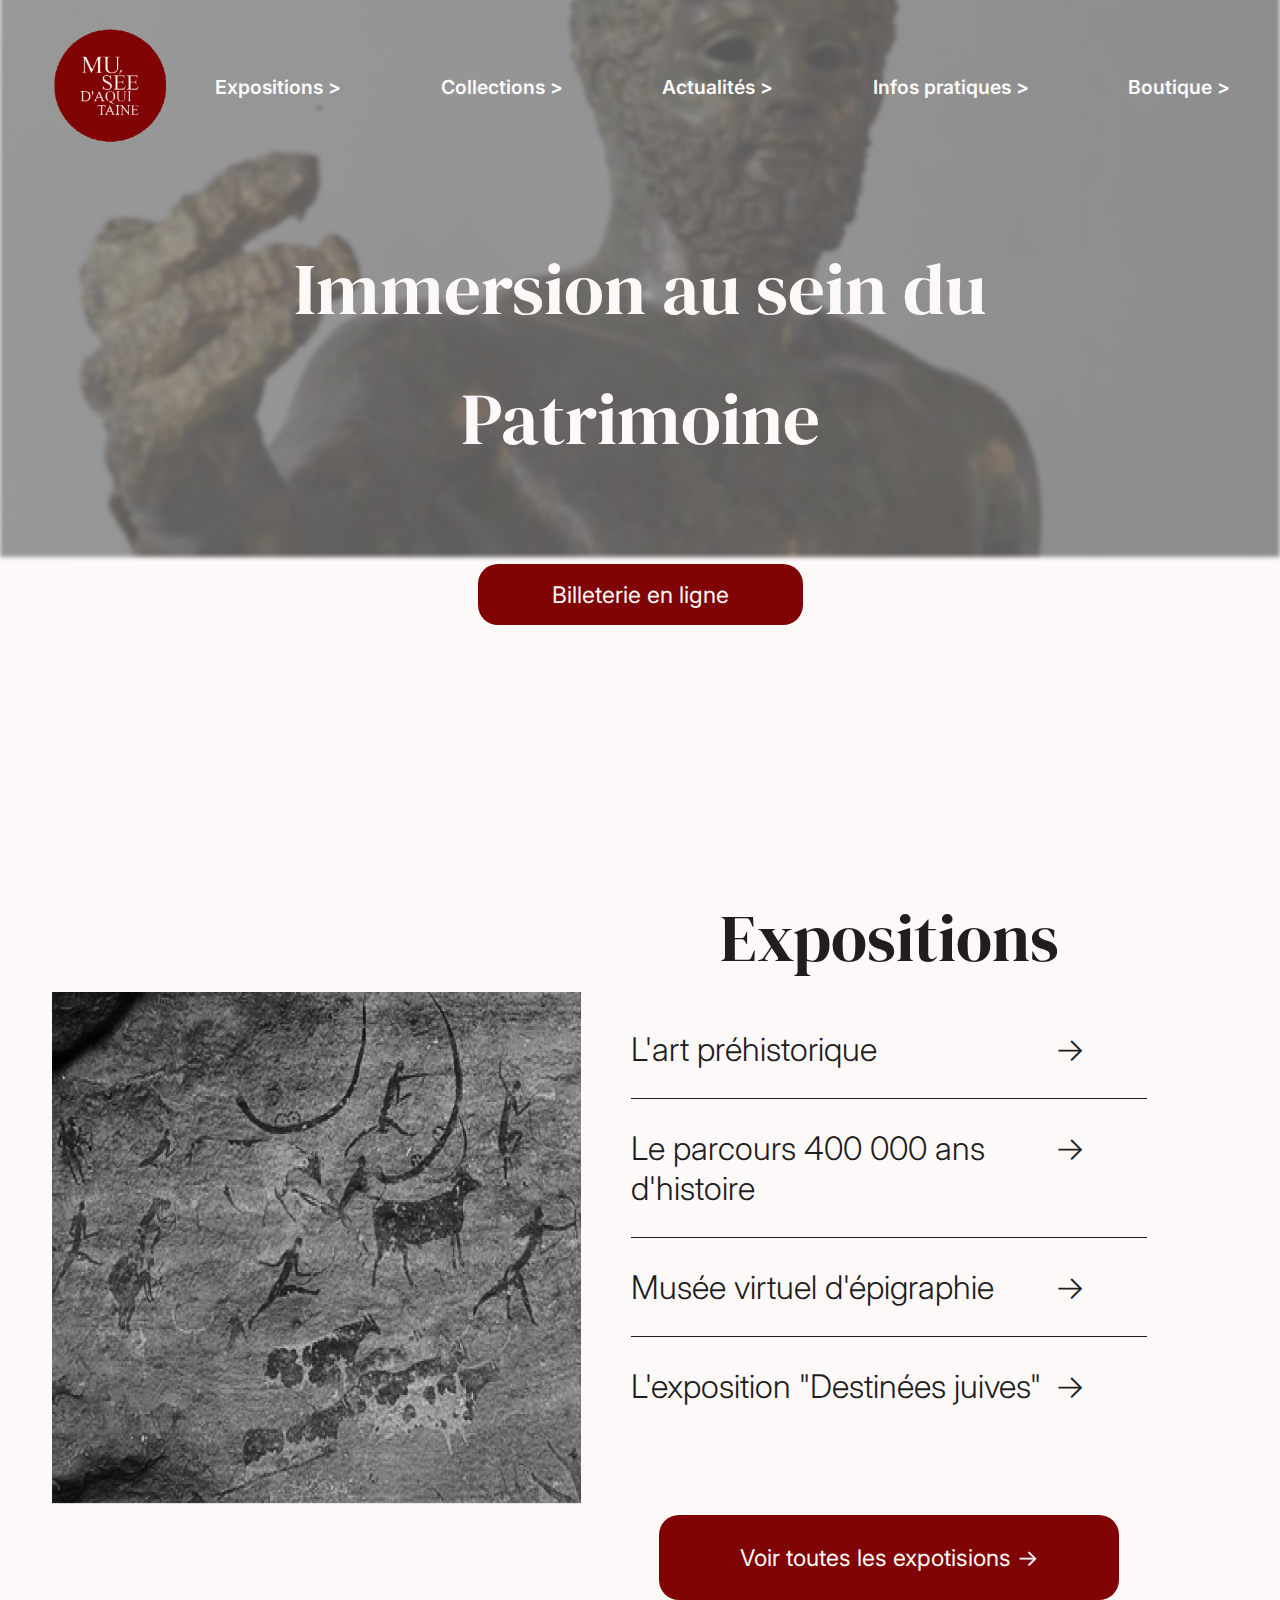
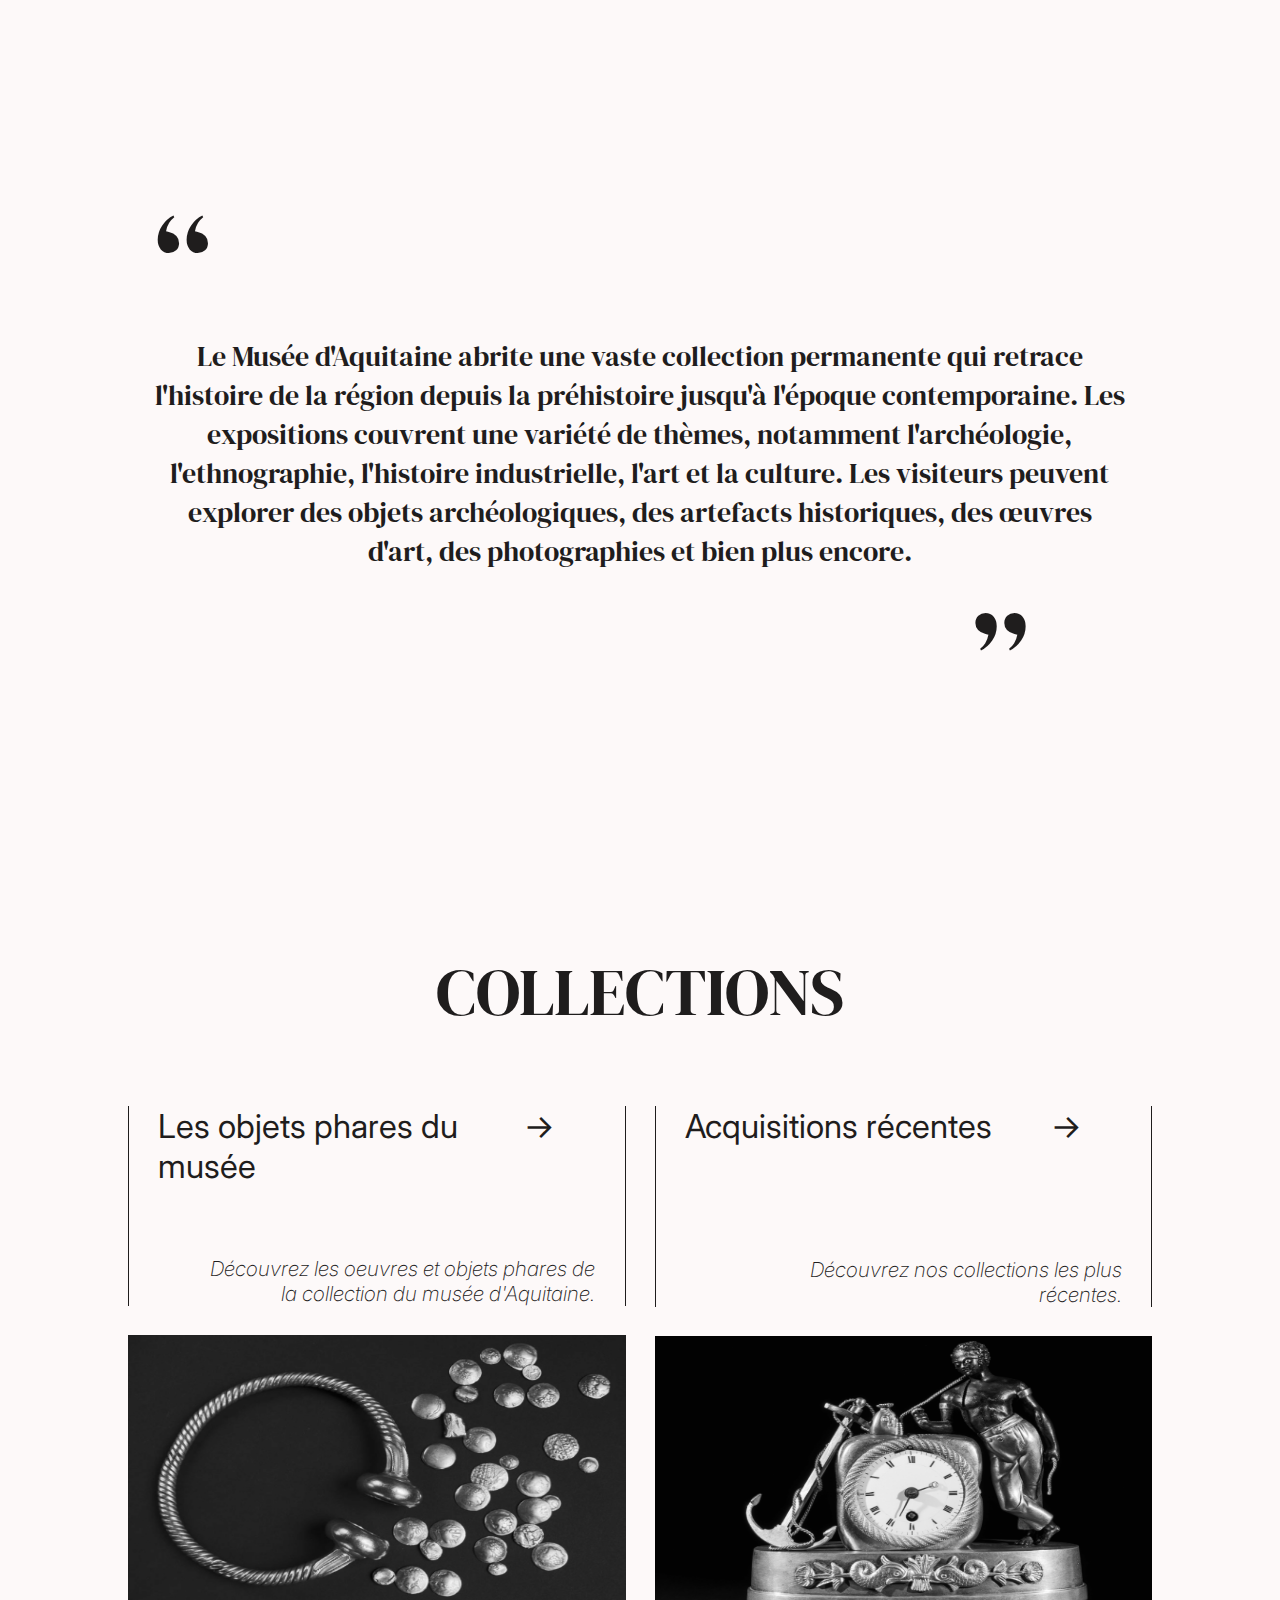
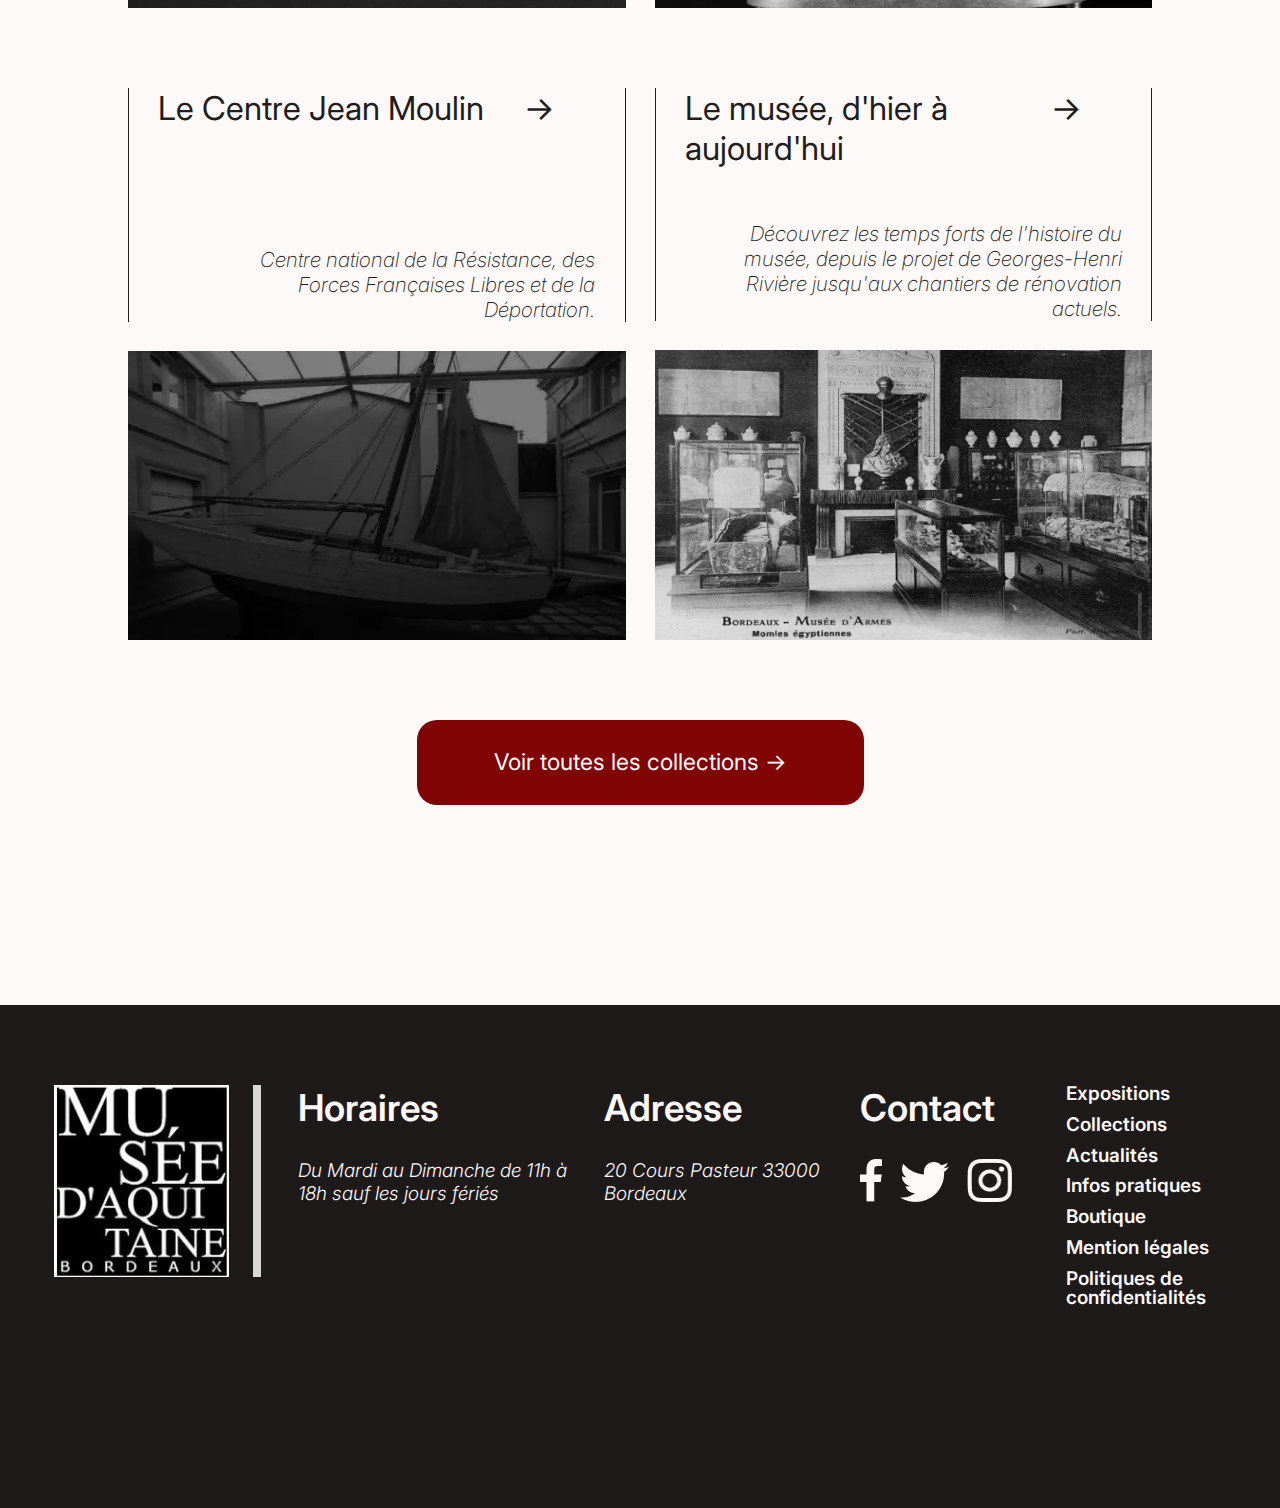
==== index.html @ a50fd8fb "IMG EXPO HIDDDEN 700PX BUG" ====
<!DOCTYPE html>
<html lang="fr">
  <head>
    <meta charset="UTF-8" />
    <meta name="viewport" content="width=device-width, initial-scale=1.0" />
    <title>Musée d'Aquitaine</title>
    <meta
      name="description"
      content="Le Musée d'Aquitaine abrite une vaste collection permanente qui retrace l'histoire de la région depuis la préhistoire jusqu'à l'époque contemporaine. Les expositions couvrent une variété de thèmes, notamment l'archéologie, l'ethnographie, l'histoire industrielle, l'art et la culture. Les visiteurs peuvent explorer des objets archéologiques, des artefacts historiques, des œuvres d'art, des photographies et bien plus encore."
    />
    <link rel="shortcut icon" href="./médias/logo-musee-aquitaine-bdx-1.webp" />
    <link rel="stylesheet" href="./reset.css" />
    <link rel="stylesheet" href="./index.css" />
    <link rel="stylesheet" href="./media-queries.css" />
  </head>
  <body>
    <header id="header">
      <a href="#" class="logo-header">
        <img
          src="./médias/logo-musee-aquitaine-bdx-1.webp"
          width="112"
          height="113"
          alt="logo musée d'Aquitaine"
        />
      </a>
      <nav class="navbar">
        <ul>
          <li class="link">
            <a
              href="https://www.musee-aquitaine-bordeaux.fr/fr/article/bienvenue-dans-la-boutique"
              class="link-nav"
              >Expositions <span>></span></a
            >
          </li>
          <li class="link">
            <a
              href="https://www.musee-aquitaine-bordeaux.fr/fr/histoire-du-musee-aquitaine"
              class="link-nav"
              >Collections <span>></span></a
            >
          </li>
          <li class="link">
            <a href="#" class="link-nav">Actualités <span>></span></a>
          </li>
          <li class="link">
            <a href="#" class="link-nav">Infos pratiques <span>></span></a>
          </li>
          <li class="link">
            <a
              href="https://www.musee-aquitaine-bordeaux.fr/fr/histoire-du-musee-aquitaine"
              class="link-nav"
              >Boutique <span>></span>
            </a>
          </li>
        </ul>
      </nav>
    </header>
    <main>
      <section class="hero" id="hero">
        <div class="container">
          <h1>Immersion au sein du Patrimoine</h1>
        </div>
        <a href="#">
          <button>Billeterie en ligne</button>
        </a>
      </section>

      <section class="exposition container">
        <img
          src="./médias/index/peinture rupestre préhistorique.webp"
          alt="peinture rupestre préhistorique" class="img-expo"
        />
        <div class="list-expo">
          <h2>Expositions</h2>
          <ul>
            <li>
              <a href="./art-prehistorique.html">
                <p>
                  L'art préhistorique
                  <span class="arrow_expo">→</span>
                </p>
              </a>
            </li>
            <li>
              <a href="#">
                <p>
                  Le parcours 400 000 ans d'histoire
                  <span class="arrow_expo">→</span>
                </p>
              </a>
            </li>
            <li>
              <a href="#">
                <p>
                  Musée virtuel d'épigraphie
                  <span class="arrow_expo">→</span>
                </p>
              </a>
            </li>
            <li class="no-border">
              <a href="#">
                <p>
                  L'exposition "Destinées juives"
                  <span class="arrow_expo">→</span>
                </p>
              </a>
            </li>
          </ul>
          <div class="button-expo">
            <a href="#" class="link-expo">
              <button>Voir toutes les expotisions <span>→</span></button>
            </a>
          </div>
        </div>
      </section>

      <section class="quote">
        <span class="left">“</span>
        <p>
          Le Musée d'Aquitaine abrite une vaste collection permanente qui
          retrace l'histoire de la région depuis la préhistoire jusqu'à l'époque
          contemporaine. Les expositions couvrent une variété de thèmes,
          notamment l'archéologie, l'ethnographie, l'histoire industrielle,
          l'art et la culture. Les visiteurs peuvent explorer des objets
          archéologiques, des artefacts historiques, des œuvres d'art, des
          photographies et bien plus encore.
        </p>
        <span class="right">”</span>
      </section>

      <section class="collection container">
        <h2>COLLECTIONS</h2>
        <div class="collections1">
          <article>
            <a href="#">
              <div class="info-collection">
                <p class="head-collection">
                  Les objets phares du musée<span>→</span>
                </p>
                <p class="meta">
                  Découvrez les oeuvres et objets phares de la collection du
                  musée d'Aquitaine.
                </p>
              </div>
              <div class="img-collection">
                <img
                  src="./médias/index/trésor Gaulois de tayac.webp"
                  alt="le trésor Gaulois de tayac"
                />
              </div>
            </a>
          </article>
          <article>
            <a href="#">
              <div class="info-collection">
                <p class="head-collection">
                  Acquisitions récentes<span>→</span>
                </p>
                <p class="meta">Découvrez nos collections les plus récentes.</p>
              </div>
              <div class="img-collection">
                <img
                  src="./médias/index/pendule au matelot.webp"
                  alt="le pendule au matelot"
                />
              </div>
            </a>
          </article>
        </div>
        <div class="collections2">
          <article>
            <a href="#">
              <div class="info-collection">
                <p class="head-collection">
                  Le Centre Jean Moulin<span>→</span>
                </p>
                <p class="meta">
                  Centre national de la Résistance, des Forces Françaises Libres
                  et de la Déportation.
                </p>
              </div>
              <div class="img-collection">
                <img
                  src="./médias/index/le bateau s_ils te mordent.webp"
                  alt="le bateau 's'ils te mordent' "
                />
              </div>
            </a>
          </article>
          <article>
            <a href="#">
              <div class="info-collection">
                <p class="head-collection">
                  Le musée, d'hier à aujourd'hui<span>→</span>
                </p>
                <p class="meta">
                  Découvrez les temps forts de l'histoire du musée, depuis le
                  projet de Georges-Henri Rivière jusqu'aux chantiers de
                  rénovation actuels.
                </p>
              </div>
              <div class="img-collection">
                <img
                  src="./médias/index/Le musée d_armes et d_objets anciens.webp"
                  alt="le musée d'armes et d'objets anciens"
                />
              </div>
            </a>
          </article>
        </div>
        <a href="#" class="button-collec">
          <button>Voir toutes les collections <span>→</span></button>
        </a>
      </section>
    </main>

    <footer>
      <div class="logo-footer">
        <a href="./index.html">
          <img
            src="./médias/logo musée d_aquitaine footer.webp"
            alt="musée logo d'Aquitaine 2"
          />
        </a>
      </div>
      <article class="planning">
        <h3>Horaires</h3>
        <p>Du Mardi au Dimanche de 11h à 18h sauf les jours fériés</p>
      </article>
      <article class="adress">
        <h3>Adresse</h3>
        <p>20 Cours Pasteur 33000 Bordeaux</p>
      </article>
      <article class="contact">
        <h3>Contact</h3>
        <div>
          <a href="https://www.facebook.com/musee.aquitaine/" class="logofb"
            ><img src="./médias/facebook.png" alt="logo facebook"
          /></a>
          <a href="https://twitter.com/MuseeAquitaine" class="logotwitter"
            ><img src="./médias/Twitter.png" alt="logo twitter"
          /></a>
          <a href="https://www.instagram.com/musee_aquitaine/" class="logoinsta"
            ><img src="./médias/insta.png" alt="logo instagram"
          /></a>
        </div>
      </article>
      <nav>
        <a
          href="https://www.musee-aquitaine-bordeaux.fr/fr/article/bienvenue-dans-la-boutique"
          >Expositions</a
        >
        <a
          href="https://www.musee-aquitaine-bordeaux.fr/fr/histoire-du-musee-aquitaine"
          >Collections</a
        >
        <a href="#">Actualités</a>
        <a href="#">Infos pratiques</a>
        <a
          href="https://www.musee-aquitaine-bordeaux.fr/fr/histoire-du-musee-aquitaine"
          >Boutique</a
        >
        <a href="#">Mention légales</a>
        <a href="#">Politiques de confidentialités</a>
      </nav>
    </footer>
    <script src="./assets/js/script.js"></script>
  </body>
</html>
---- index.css ----
@import url("https://fonts.googleapis.com/css2?family=DM+Serif+Display&family=Inter:wght@200;300;400;600&display=swap");

/* blanc texte et fond : #FDF9F9 , fond noir : #1F1D1D, fond footer : #1F1A1A , rouge bdx : #800404*/

html {
  scroll-behavior: smooth;
}

body {
  background-color: #fdf9f9;
  color: #1f1d1d;
  overflow-x: hidden;
  font-family: "Inter", "Dm Serif Display";
  user-select: none;
}

button {
  color: #fdf9f9;
  font-family: "Inter", sans-serif;
  font-size: calc(14px + 0.7vw);
  border-radius: 20px;
  background: #800404;
  cursor: pointer;
  border: none;
}

button:hover {
  scale: 1.02;
  background: #980a0a;
  color: #ffffff;
  transition: 0.2s ease-in-out;
}

.container {
  max-width: 1800px;
  width: 100%;
  margin: 0 auto;
}

li {
  list-style: none;
}

a {
  text-decoration: none;
}

/* ************************ HEADER ************************************/

header {
  position: relative;
  margin-left: 4.2%;
  margin-top: 29px;
  display: flex;
  justify-content: space-between;
  align-items: center;
  z-index: 1;
}

.navbar {
  width: 100%;
}
.navbar ul {
  display: flex;
  justify-content: space-around;
}

.link-nav {
  color: #fdf9f9;
  font-size: calc(12px + 0.58vw);
  font-weight: 600;
  line-height: normal;
}

.link span {
  display: inline-block;
}

.link-nav:hover span {
  transform: rotate(90deg);
  transition: 0.3s ease-out;
}

/* ************************************* HERO ************************************************ */

.hero {
  overflow: hidden;
  margin-bottom: 200px;
}

.hero::before {
  content: "";
  position: absolute;
  display: block;
  top: -10px;
  left: 0;
  width: 100%;
  height: var(--beforeHeight);
  z-index: -1;
  background: linear-gradient(
      0deg,
      rgba(0, 0, 0, 0.2) 0%,
      rgba(0, 0, 0, 0.2) 100%
    ),
    url("./médias/index/photo-statue-image-header-accueil.webp"), lightgray 50%;
  filter: blur(2px);
  background-repeat: no-repeat;
  background-size: cover;
  background-position: center;
}

h1 {
  margin: 0 auto;
  text-align: center;
  max-width: 80%;
  font-family: "DM Serif Display", serif;
  color: #fdf9f9;
  padding-top: 80px;
  padding-bottom: 80px;
  font-size: calc(35px + 3vw);
  line-height: 130px;
}

.hero a {
  display: block;
  margin: 0 auto;
  width: 325px;
  height: 61px;
  margin-bottom: 80px;
}

.hero button {
  width: 100%;
  height: 100%;
}

/* ******************************EXPO*********************** */
.exposition {
  display: flex;
  justify-content: space-between;
  align-items: center;
  margin-bottom: 200px;
  margin-left: 4.1%;
  width: 86%;
}

.img-expo {
  width: 48%;
}

.list-expo {
  width: 48%;
  display: flex;
  align-items: center;
  flex-direction: column;
}

.exposition h2 {
  margin-bottom: 29px;
  color: #1f1d1d;
  font-family: "DM Serif Display", sans-serif;
  font-size: calc(35px + 2.45vw);
}

.list-expo li {
  width: 100%;
  padding: 29px 0;
  border-bottom: 1px solid #1f1a1a;
}

.list-expo .no-border {
  border: none;
}

.list-expo li:hover {
  transition: 0.3s ease-in-out;
  background-color: #1f1a1a;
  margin-left: -20px;
  padding-left: 20px;
  padding-top: 31px;
  margin-top: -2px;
}

.exposition a {
  color: #1f1d1d;
  font-family: "Inter", sans-serif;
  font-size: calc(14px + 1.45vw);
  font-weight: 300;
  line-height: normal;
}

.exposition li:hover a {
  color: #fdf9f9;
}

.list-expo p {
  width: 88%;
  display: flex;
  justify-content: space-between;
}

.button-expo {
  width: 460px;
  height: 85px;
  margin-top: 80px;
}

.exposition button {
  width: 100%;
  height: 100%;
}

/* *******************************************QUOTE************************************* */

.quote {
  width: 76%;
  margin: 0 auto;
  margin-bottom: 200px;
  font-family: "DM Serif Display", serif;
}
.left {
  color: #1f1d1d;
  font-size: calc(18px + 9.3vw);
}

.quote p {
  text-align: center;
  color: #1f1d1d;
  font-size: calc(12px + 1.28vw);
  line-height: normal;
}

.right {
  color: #1f1d1d;
  font-size: calc(18px + 9.3vw);
  line-height: normal;
  margin-left: 84%;
}

/* *******************************************COLLECTIONS************************************* */
.collection {
  display: flex;
  flex-direction: column;
  color: #1f1d1d;
}

.collection h2 {
  text-align: center;
  font-family: "DM Serif Display", serif;
  font-size: calc(35px + 2.45vw);
  margin-bottom: 80px;
}

.collections1,
.collections2 {
  display: flex;
  margin: 0 auto 80px;
  width: 80%;
  column-gap: 29px;
}

.collection article {
  width: 50%;
}

.collection article a {
  color: #1f1d1d;
  width: 100%;
  height: 100%;
  display: flex;
  flex-direction: column;
  justify-content: space-between;
  row-gap: 29px;
}

.info-collection {
  border-right: 1px solid #1f1d1d;
  border-left: 1px solid #1f1d1d;
  height: 50%;
  display: flex;
  flex-direction: column;
  justify-content: space-between;
}

.head-collection {
  display: flex;
  justify-content: space-between;
  margin-left: 29px;
  width: 80%;
  color: #1f1d1d;
  font-size: calc(16px + 1.32vw);
  font-style: normal;
  font-weight: 400;
  line-height: normal;
}

.meta {
  width: 80%;
  padding-left: calc(20% - 29px);
  text-align: right;
  font-size: calc(11px + 0.75vw);
  font-style: italic;
  font-weight: 200;
  line-height: normal;
}

.img-collection {
  position: relative;
  overflow: hidden;
}

.img-collection:hover {
  position: relative;
  overflow: hidden;
}

.img-collection::after {
  opacity: 0;
  content: "Découvrir";
  position: absolute;
  top: 50%;
  left: 50%;
  scale: 1.1;
  color: #fdf9f9;
  font-family: "DM Serif Display";
  font-size: 30px;
  font-style: italic;
  font-weight: 400;
  transform: translate(-50%, -50%);
}

.img-collection:hover::after {
  opacity: 1;
  transition: all 0.6s ease-in-out;
}

.collection img {
  width: 100%;
  height: 100%;
  scale: 1.05;
}

.img-collection:hover img {
  filter: blur(6px);
  transition: all 0.6s ease-in-out;
  scale: 1.2;
}

.button-collec {
  display: block;
  margin: 0 auto;
  width: 447px;
  height: 85px;
  margin-bottom: 200px;
}

.button-collec button {
  border-radius: 20px;
  width: 100%;
  height: 100%;
}

/* *******************************************FOOTER************************************* */

footer {
  padding: 80px 4.2% 200px;
  display: flex;
  background-color: #1f1a1a;
  color: #fdf9f9;
  font-family: "Inter", sans-serif;
  justify-content: space-between;
  column-gap: 29px;
}

.logo-footer {
  border-right: 8px solid #d9d9d9;
  padding-right: 2.1%;
  height: 192px;
  width: 175px;
}

.logo-footer img {
  width: 175px;
  height: 192px;
}

footer article {
  max-width: 270px;
}
.adress {
  max-width: 220px;
}

footer h3 {
  font-size: calc(14px + 1.8vw);
  font-style: normal;
  font-weight: 600;
  line-height: normal;
}

footer p {
  margin-top: 29px;
  font-size: calc(10px + 0.7vw);
  font-style: italic;
  font-weight: 300;
  line-height: normal;
}

.contact {
  min-width: 170px;
}

.contact a {
  margin-right: 14px;
  margin-top: 29px;
}

.logofb {
  width: 22px;
  height: 42.35px;
  display: inline-block;
}

.logotwitter {
  width: 49px;
  height: 40px;
  display: inline-block;
}

.logoinsta {
  width: 45.2px;
  height: 43px;
  display: inline-block;
}

.contact img {
  width: 100%;
  height: 100%;
}

footer a {
  color: #fdf9f9;
}

footer nav {
  display: flex;
  flex-direction: column;
  row-gap: 12px;
  font-size: calc(10px + 0.7vw);
  font-weight: 600;
  max-width: 160px;
}
---- media-queries.css ----
/* *************************************MEDIA QUERIES********************************************* */

@media screen and (min-width: 1700px) {
  button {
    font-size: 32px;
  }
  h1 {
    font-size: 98px;
  }
  .exposition h2 {
    font-size: 78px;
  }
  .exposition a {
    font-size: 38px;
  }
  .collection h2 {
    font-size: 78px;
  }
  .head-collection {
    font-size: 38px;
  }
  .meta {
    font-size: 24px;
  }
  footer h3 {
    font-size: 44.5px;
  }
  footer p {
    font-size: 22px;
  }
  footer nav {
    font-size: 22px;
  }
}

@media screen and (max-width: 1200px) {
  footer article {
    max-width: 220px;
  }
}

@media screen and (max-width: 995px) {
  .button-expo {
    height: 65px;
    width: 400px;
  }
  footer {
    column-gap: unset;
    padding: 80px 2.1% 80px;
    display: grid;
    grid-template-columns: 30% 1fr 1fr;
    grid-template-rows: 1fr 1fr;
    grid-template-areas:
      "lo ho ad"
      "vi co na";
  }

  .logo-footer {
    grid-area: lo;
    transform: translateY(50%);
    height: 156px;
    width: 142px;
    padding-right: 14px;
    border-right: 4px solid #d9d9d9;
  }

  .logo-footer img {
    width: 142px;
    height: 156px;
  }
  footer article {
    max-width: 180px;
  }
  .planning {
    transform: translateY(25%);
    grid-area: ho;
  }
  .adress {
    transform: translateY(25%);
    grid-area: ad;
  }
  .contact {
    grid-area: co;
  }

  footer nav {
    grid-area: na;
  }
  .contact a {
    scale: 0.8;
  }
}

@media screen and (max-width: 860px) {
  header {
    flex-direction: column-reverse;
    height: 243px;
    align-items: start;
    margin: 29px auto 0;
    width: 96%;
  }
  .navbar ul {
    text-decoration: underline #fdf9f9;
    flex-wrap: wrap;
    column-gap: 16px;
    row-gap: 16px;
  }
  .navbar span {
    display: none;
  }
  h1 {
    line-height: normal;
    padding-top: 29px;
  }
  .button-expo {
    width: 380px;
  }
}
@media screen and (max-width: 700px) {
  .exposition {
    width: 100%;
    margin: 0 auto 80px;
  }

  .exposition h2 {
    padding-bottom: 80px;
    margin-bottom: 0;
  }

  .img-expo {
    display: none;
    }

  .list-expo {
    width: 100%;
  }

  .list-expo ul {
    width: 100%;
  }

  .exposition p {
    margin-left: 5%;
  }

  .button-expo {
    background-color: #1f1a1a;
    width: 100vw;
    text-align: center;
    padding: 40px 0;
    margin: 0;
  }

  .exposition button {
    width: 80%;
  }

  .collections1,
  .collections2 {
    width: 100%;
    flex-direction: column;
    row-gap: 80px;
  }

  .collection article {
    width: 100%;
    height: 552px;
  }

  .collection article a {
    align-items: center;
    row-gap: 29px;
  }

  .info-collection {
    font-weight: 400;
    border: unset;
    height: 28%;
    flex-direction: column;
    width: 100vw;
  }

  .head-collection {
    width: 96%;
    font-family: "Dm Serif Display";
    margin-left: -29px;
    justify-content: space-evenly;
  }

  .meta {
    font-size: 18px;
  }

  .collection img {
    width: 100vw;
    scale: unset;
  }

  .button-collec {
    width: 55vw;
    height: 72px;
  }
}

@media screen and (max-width: 600px) {
  .hero {
    margin-bottom: 120px;
  }
  .hero a {
    width: 220px;
    height: 48px;
  }

  .button-expo {
    height: 54px;
  }

  .collection article {
    height: 440px;
  }

  .info-collection {
    height: 38%;
  }

  .button-collec {
    width: 72vw;
    height: 56px;
  }

  footer {
    padding: 29px 2.1%;
    grid-template-columns: 28% 0.9fr 0.9fr;
  }

  .logo-footer {
    width: 82px;
    height: 90px;
    border-right: 2px solid #d9d9d9;
    transform: translateY(120%);
  }

  .logo-footer img {
    width: 82px;
    height: 90px;
  }

  footer article {
    max-height: 160px;
    max-width: 160px;
  }

  footer p {
    margin-top: 14px;
  }
  .contact {
    min-width: 155px;
  }
  .contact a {
    scale: 0.6;
    margin-right: 8px;
    margin-top: 14px;
  }
}

@media screen and (max-width: 425px) {
  .head-collection {
    margin-left: 8px;
  }
  .logo-footer {
    width: 68px;
    height: 75px;
    transform: translateY(140%);
  }

  .logo-footer img {
    width: 68px;
    height: 75px;
  }

  footer article,
  footer nav {
    max-width: 122px;
    margin-left: 14px;
  }

  .contact {
    min-width: unset;
  }
}
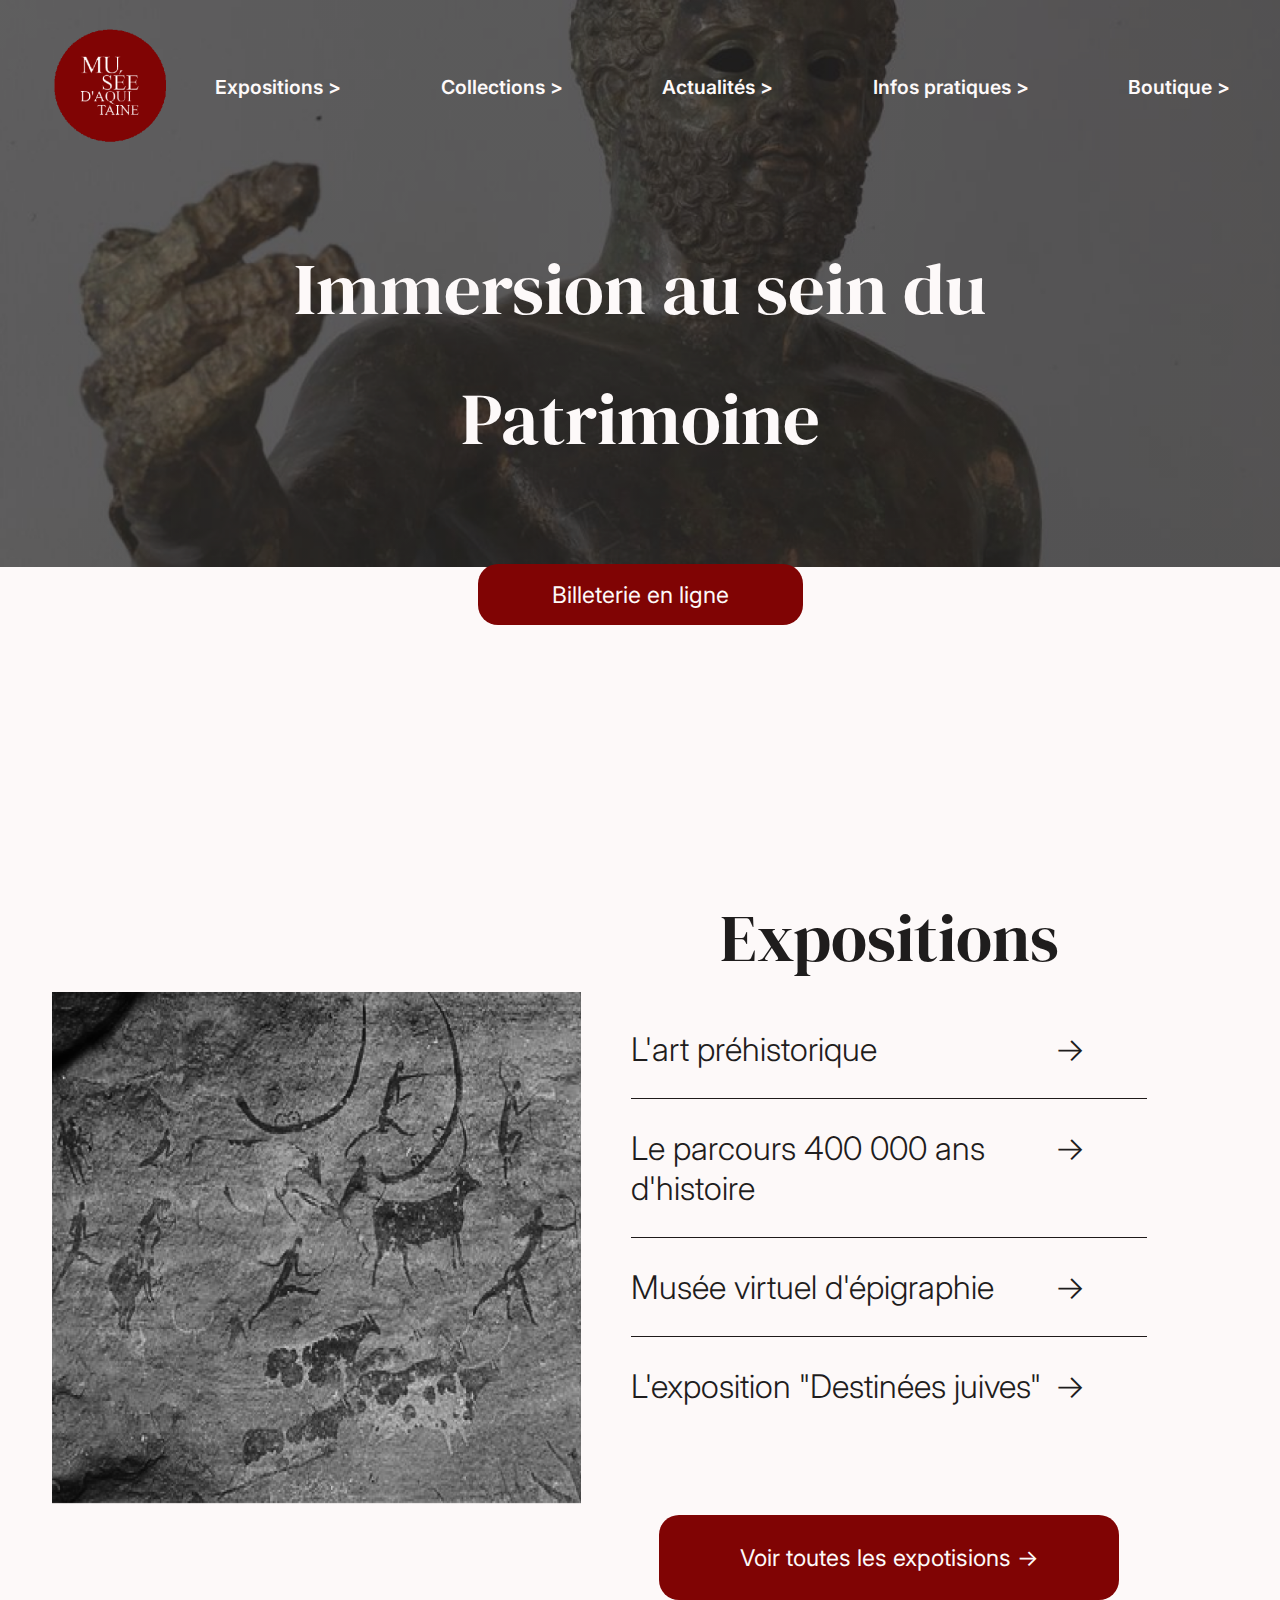
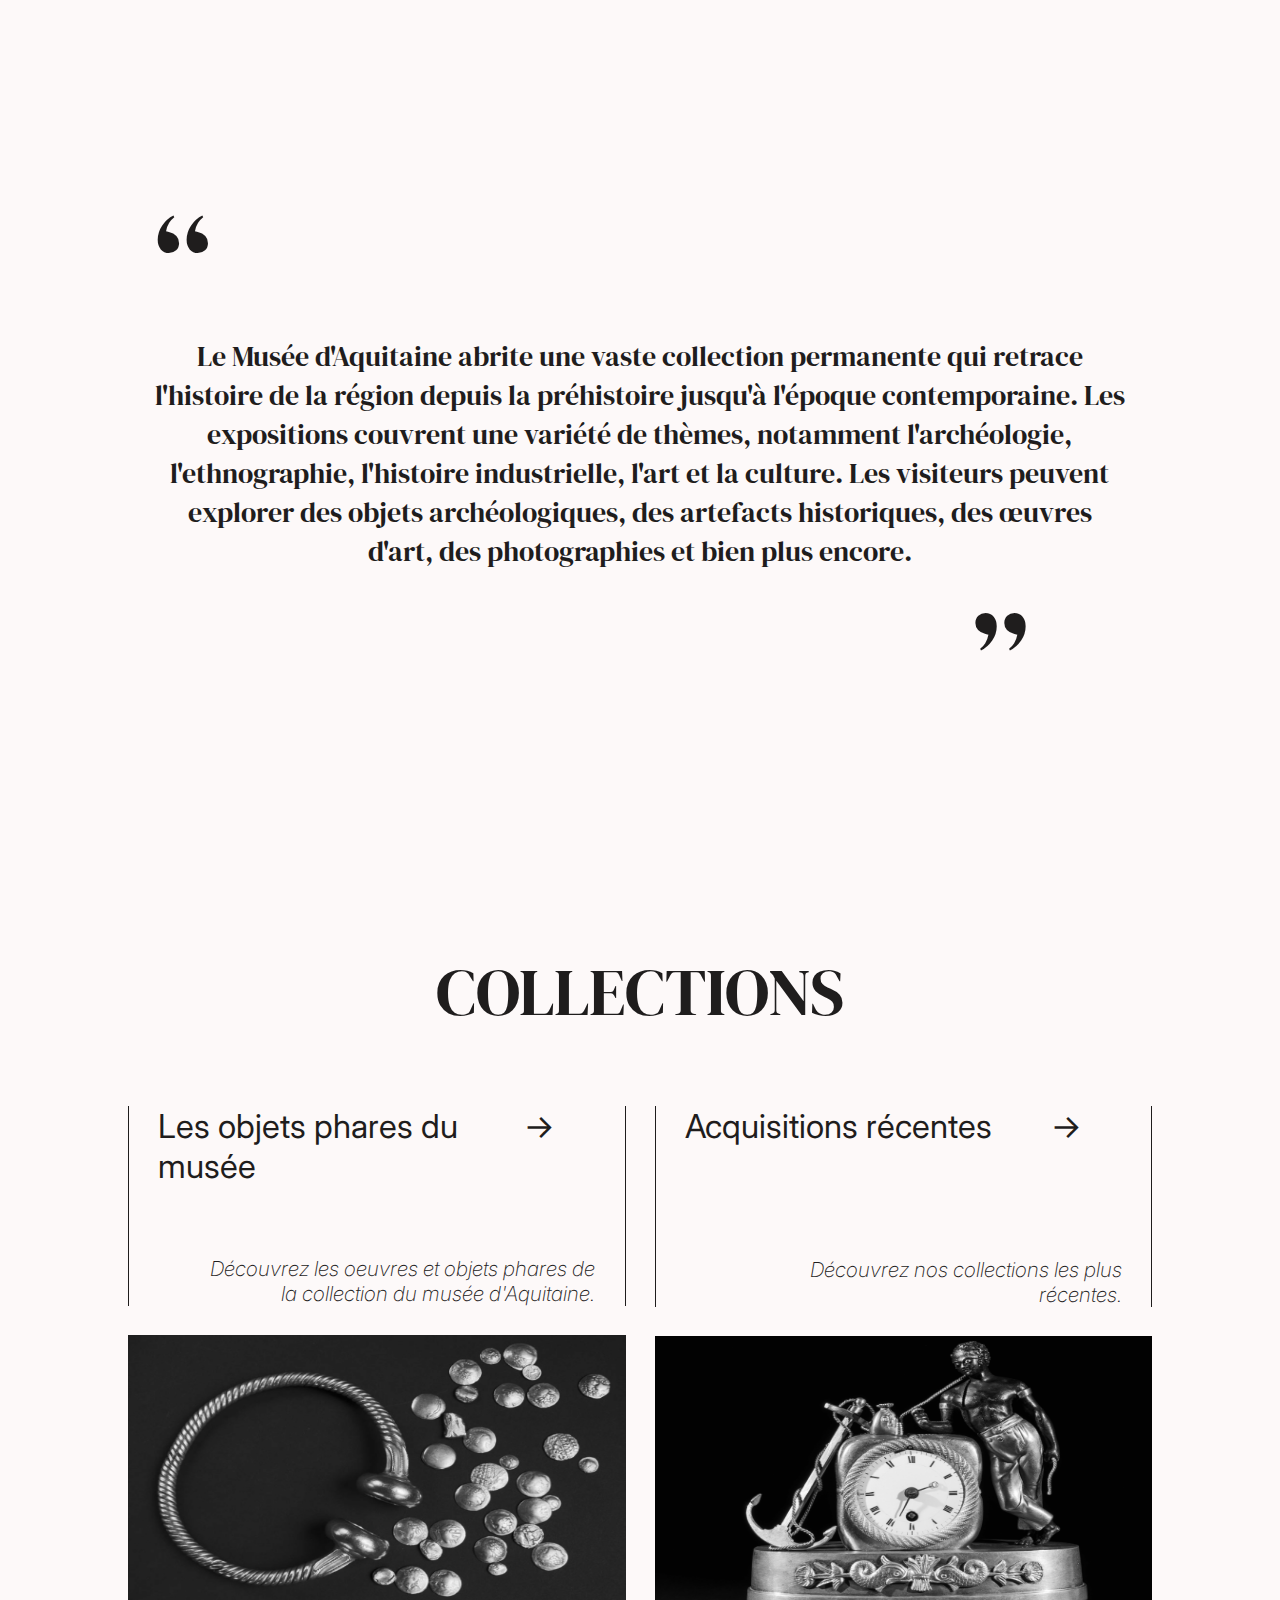
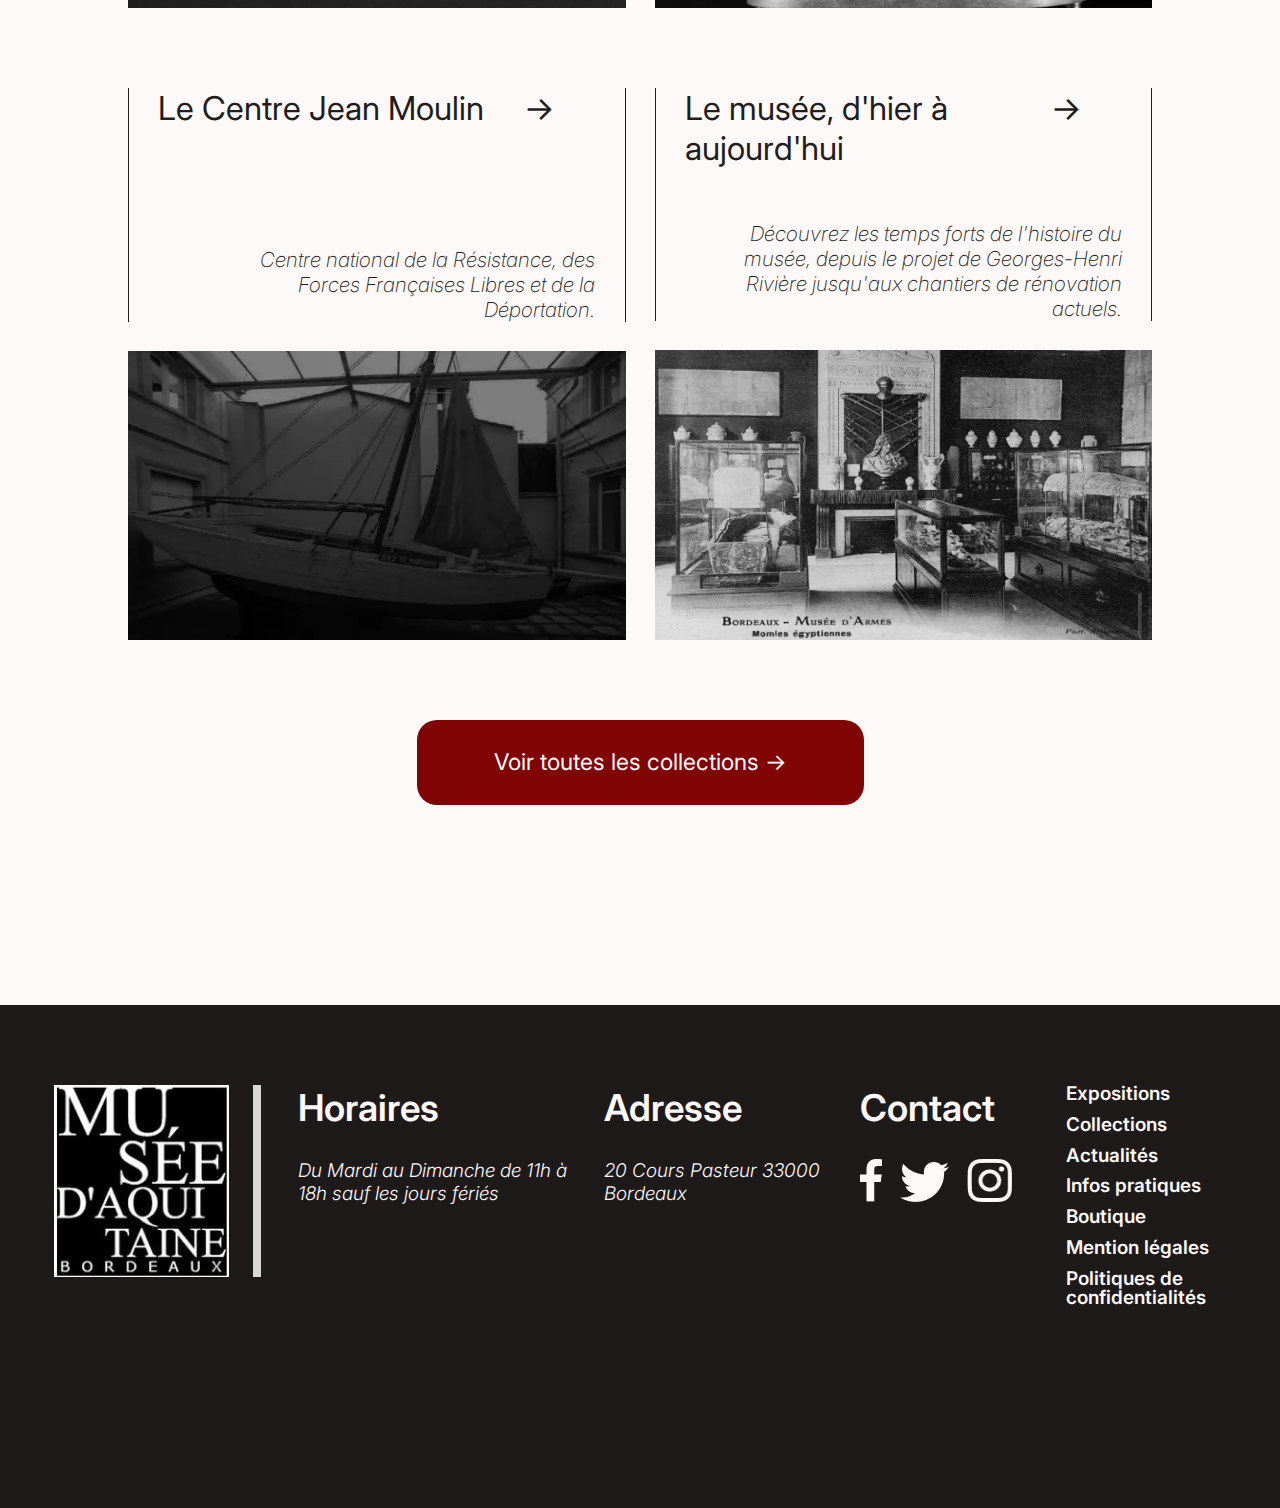
==== commit 007b3832: "RESPONSIVE IMG SRC" ====
--- a/index.html
+++ b/index.html
@@ -69,6 +69,7 @@
         <img
           src="./médias/index/peinture rupestre préhistorique.webp"
           alt="peinture rupestre préhistorique" class="img-expo"
+          loading="lazy"
         />
         <div class="list-expo">
           <h2>Expositions</h2>
@@ -145,7 +146,7 @@
               <div class="img-collection">
                 <img
                   src="./médias/index/trésor Gaulois de tayac.webp"
-                  alt="le trésor Gaulois de tayac"
+                  alt="le trésor Gaulois de tayac"  loading="lazy"
                 />
               </div>
             </a>
@@ -161,7 +162,7 @@
               <div class="img-collection">
                 <img
                   src="./médias/index/pendule au matelot.webp"
-                  alt="le pendule au matelot"
+                  alt="le pendule au matelot"  loading="lazy"
                 />
               </div>
             </a>
@@ -182,7 +183,7 @@
               <div class="img-collection">
                 <img
                   src="./médias/index/le bateau s_ils te mordent.webp"
-                  alt="le bateau 's'ils te mordent' "
+                  alt="le bateau 's'ils te mordent"  loading="lazy"
                 />
               </div>
             </a>
@@ -202,7 +203,7 @@
               <div class="img-collection">
                 <img
                   src="./médias/index/Le musée d_armes et d_objets anciens.webp"
-                  alt="le musée d'armes et d'objets anciens"
+                  alt="le musée d'armes et d'objets anciens"  loading="lazy"
                 />
               </div>
             </a>
@@ -218,8 +219,7 @@
       <div class="logo-footer">
         <a href="./index.html">
           <img
-            src="./médias/logo musée d_aquitaine footer.webp"
-            alt="musée logo d'Aquitaine 2"
+            alt="musée logo d'Aquitaine 2" id="logo-footer"
           />
         </a>
       </div>
--- a/index.css
+++ b/index.css
@@ -92,7 +92,7 @@
   content: "";
   position: absolute;
   display: block;
-  top: -10px;
+  top: 0;
   left: 0;
   width: 100%;
   height: var(--beforeHeight);
@@ -102,8 +102,7 @@
       rgba(0, 0, 0, 0.2) 0%,
       rgba(0, 0, 0, 0.2) 100%
     ),
-    url("./médias/index/photo-statue-image-header-accueil.webp"), lightgray 50%;
-  filter: blur(2px);
+    url("./médias/index/photo-statue-image-header-accueil.webp"), rgb(0, 0, 0,0.75) 50%;
   background-repeat: no-repeat;
   background-size: cover;
   background-position: center;
@@ -146,6 +145,7 @@
 
 .img-expo {
   width: 48%;
+  height: 100%;
 }
 
 .list-expo {
@@ -307,6 +307,7 @@
 .img-collection {
   position: relative;
   overflow: hidden;
+  width: 100%;
 }
 
 .img-collection:hover {
--- a/media-queries.css
+++ b/media-queries.css
@@ -1,6 +1,6 @@
 /* *************************************MEDIA QUERIES********************************************* */
 
-@media screen and (min-width: 1700px) {
+@media screen and (min-width: 1800px) {
   button {
     font-size: 32px;
   }
@@ -129,7 +129,7 @@
 
   .img-expo {
     display: none;
-    }
+  }
 
   .list-expo {
     width: 100%;
@@ -145,7 +145,7 @@
 
   .button-expo {
     background-color: #1f1a1a;
-    width: 100vw;
+    width: 100%;
     text-align: center;
     padding: 40px 0;
     margin: 0;
@@ -192,7 +192,7 @@
   }
 
   .collection img {
-    width: 100vw;
+    width: 100%;
     scale: unset;
   }
 
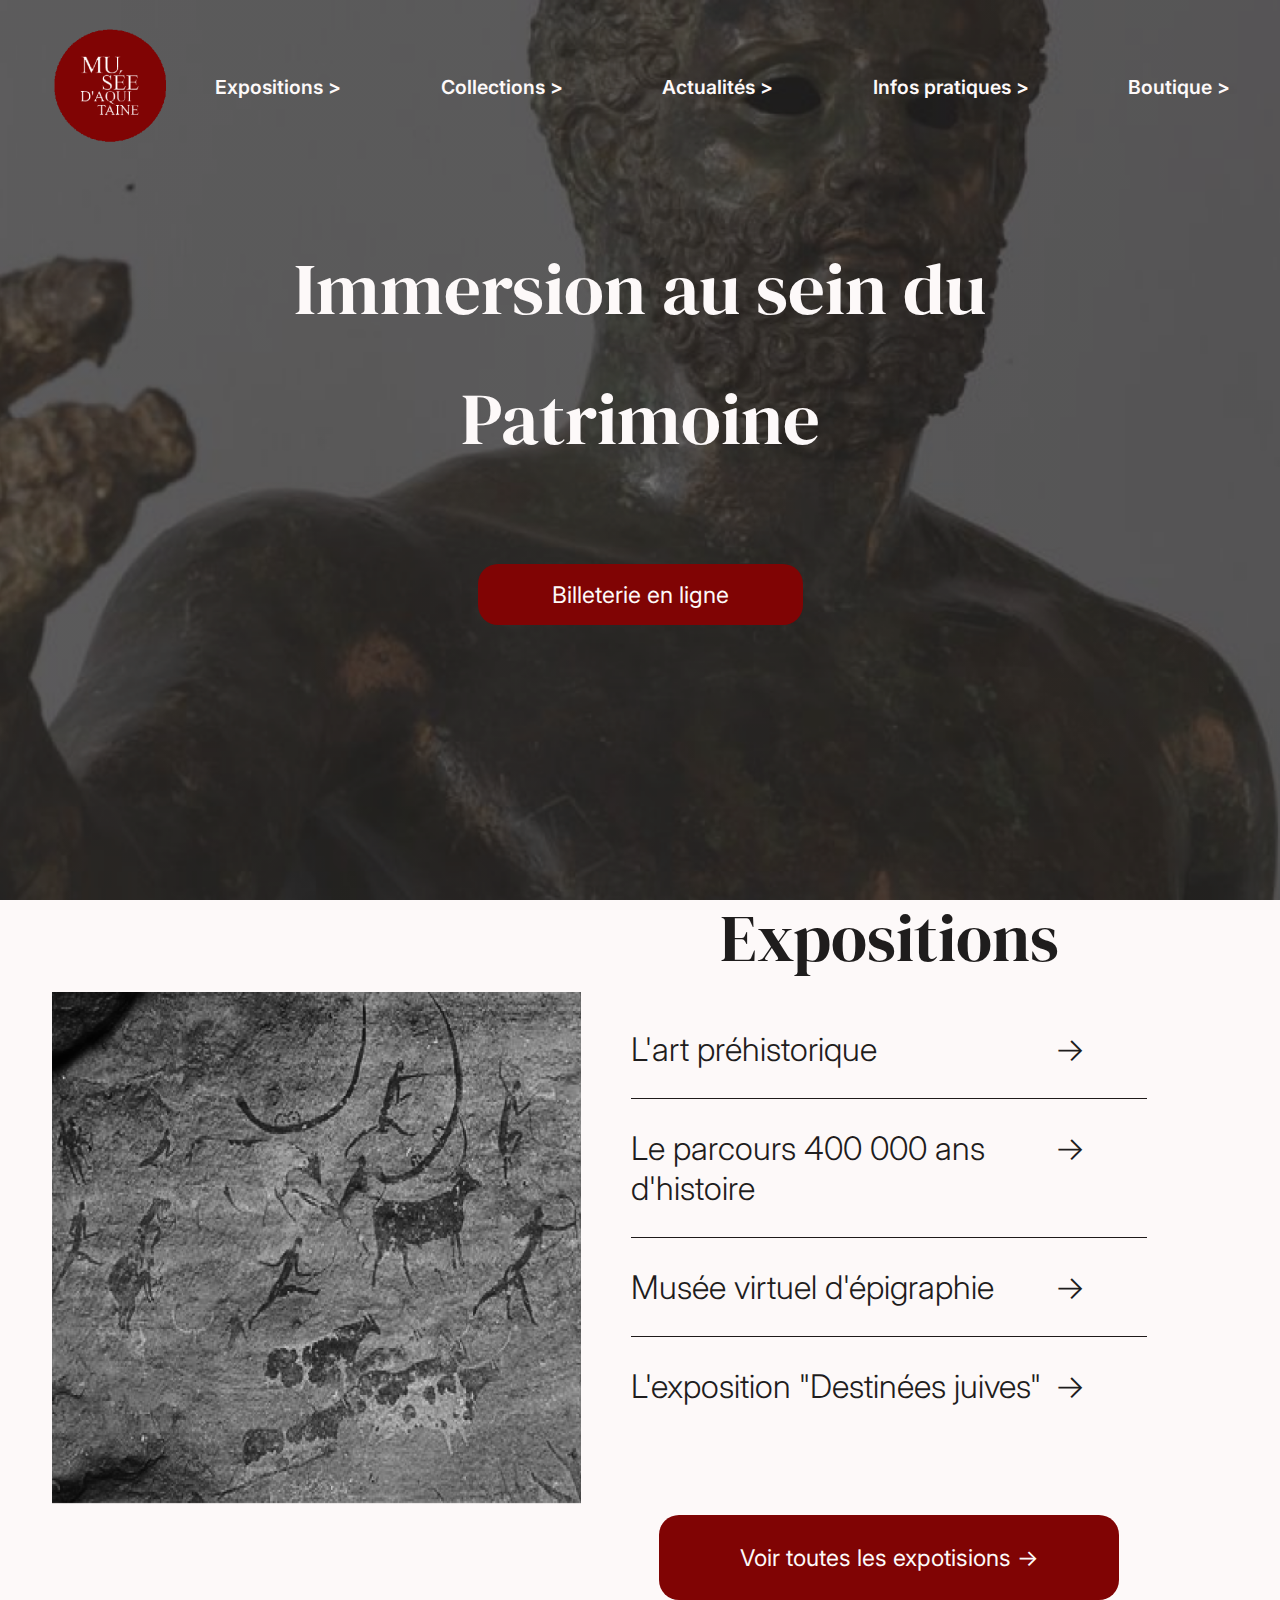
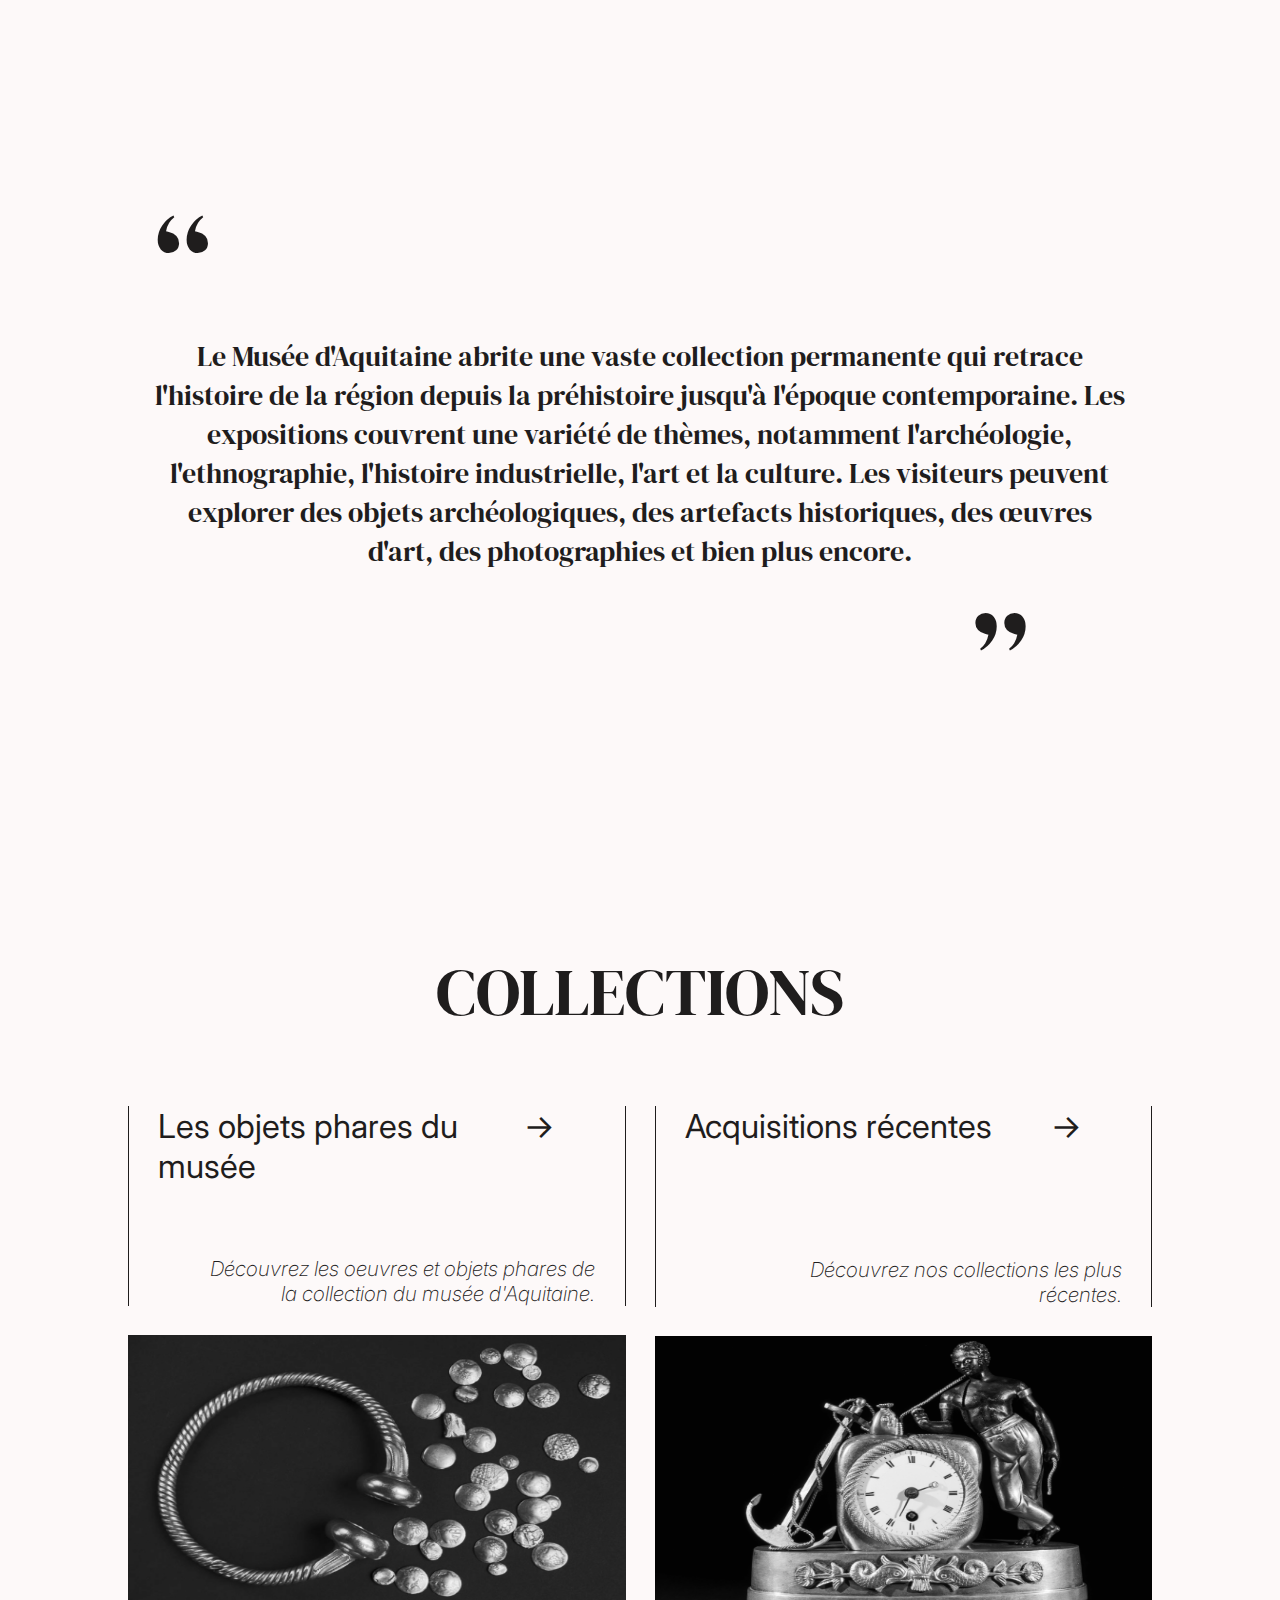
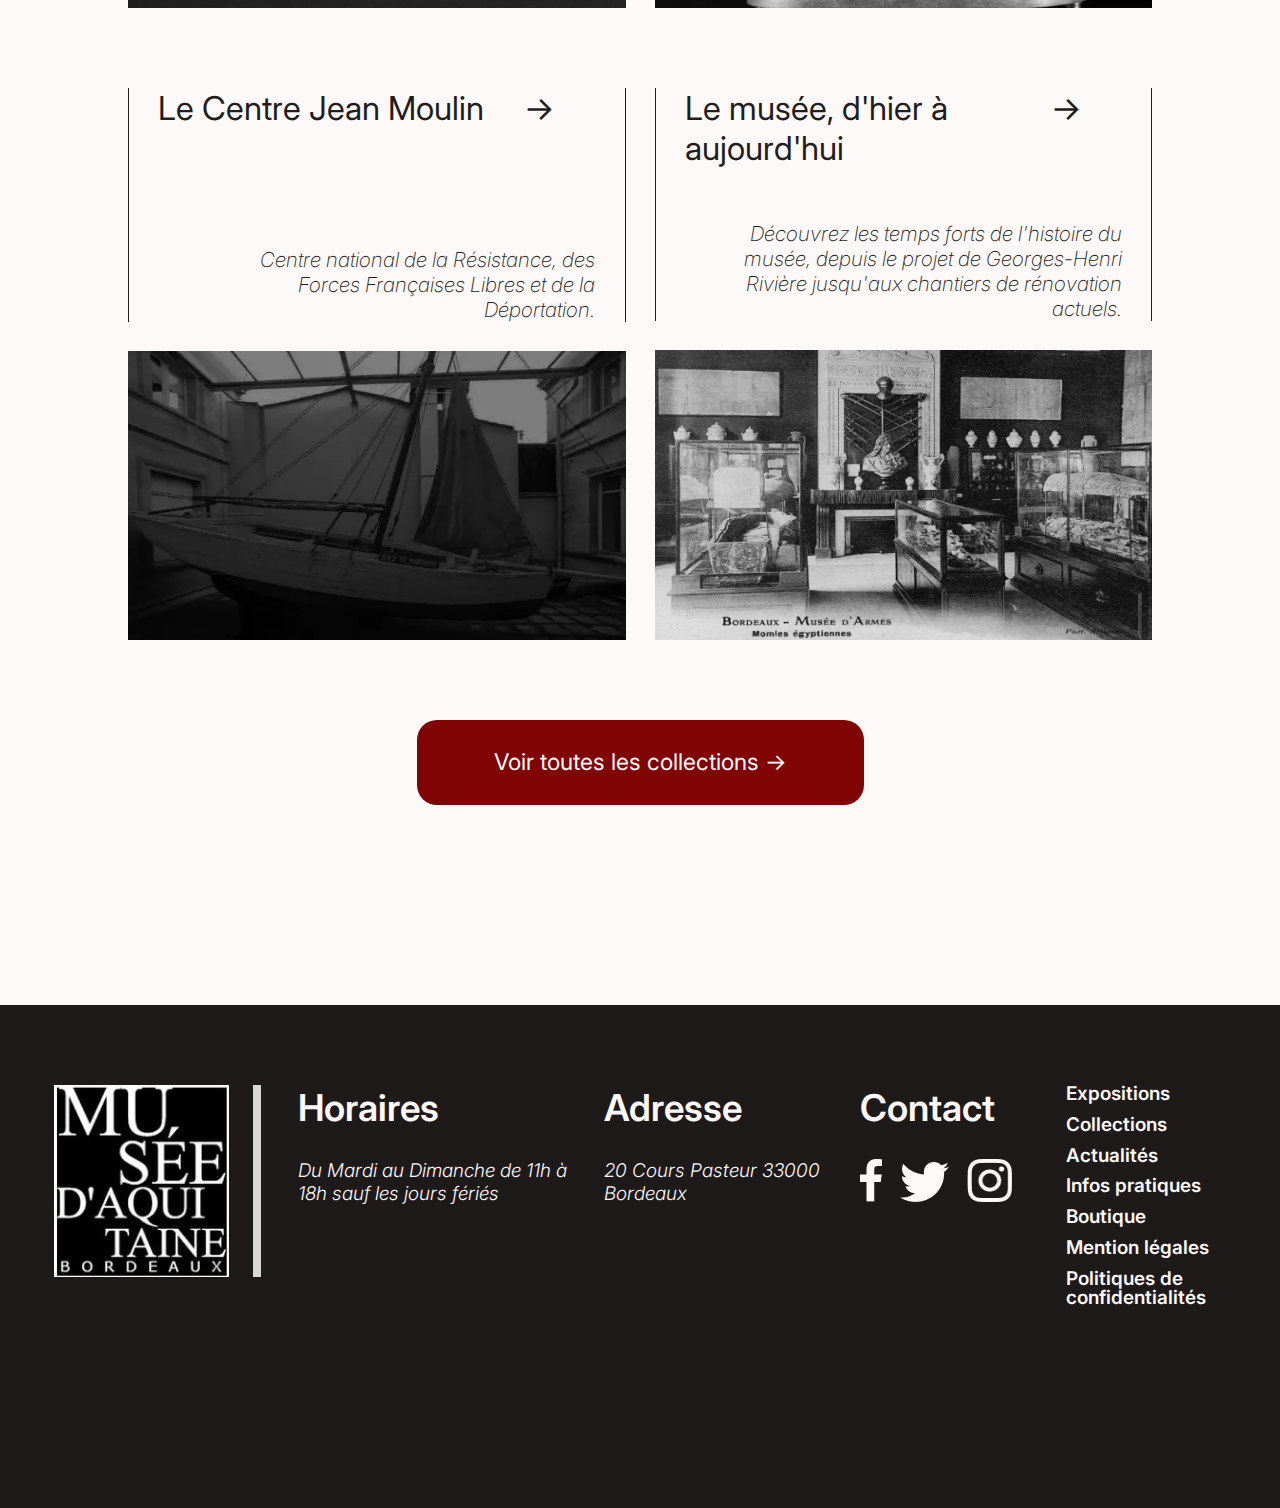
==== commit 8bc84c1e: "BIG RESPONSIVE UPDATES 2ND PAGE" ====
--- a/index.html
+++ b/index.html
@@ -9,9 +9,9 @@
       content="Le Musée d'Aquitaine abrite une vaste collection permanente qui retrace l'histoire de la région depuis la préhistoire jusqu'à l'époque contemporaine. Les expositions couvrent une variété de thèmes, notamment l'archéologie, l'ethnographie, l'histoire industrielle, l'art et la culture. Les visiteurs peuvent explorer des objets archéologiques, des artefacts historiques, des œuvres d'art, des photographies et bien plus encore."
     />
     <link rel="shortcut icon" href="./médias/logo-musee-aquitaine-bdx-1.webp" />
-    <link rel="stylesheet" href="./reset.css" />
-    <link rel="stylesheet" href="./index.css" />
-    <link rel="stylesheet" href="./media-queries.css" />
+    <link rel="stylesheet" href="./assets/css/reset.css" />
+    <link rel="stylesheet" href="./assets/css/index.css" />
+    <link rel="stylesheet" href="./assets/css/media-queries.css" />
   </head>
   <body>
     <header id="header">
@@ -145,8 +145,7 @@
               </div>
               <div class="img-collection">
                 <img
-                  src="./médias/index/trésor Gaulois de tayac.webp"
-                  alt="le trésor Gaulois de tayac"  loading="lazy"
+                  alt="le trésor Gaulois de tayac"  loading="lazy" id="img-collec1"
                 />
               </div>
             </a>
@@ -161,8 +160,7 @@
               </div>
               <div class="img-collection">
                 <img
-                  src="./médias/index/pendule au matelot.webp"
-                  alt="le pendule au matelot"  loading="lazy"
+                  alt="le pendule au matelot"  loading="lazy" id="img-collec2"
                 />
               </div>
             </a>
@@ -182,8 +180,7 @@
               </div>
               <div class="img-collection">
                 <img
-                  src="./médias/index/le bateau s_ils te mordent.webp"
-                  alt="le bateau 's'ils te mordent"  loading="lazy"
+                  alt="le bateau 's'ils te mordent"  loading="lazy" id="img-collec3"
                 />
               </div>
             </a>
@@ -202,8 +199,7 @@
               </div>
               <div class="img-collection">
                 <img
-                  src="./médias/index/Le musée d_armes et d_objets anciens.webp"
-                  alt="le musée d'armes et d'objets anciens"  loading="lazy"
+                  alt="le musée d'armes et d'objets anciens"  loading="lazy" id="img-collec4"
                 />
               </div>
             </a>
--- a/assets/css/index.css
+++ b/assets/css/index.css
@@ -0,0 +1,453 @@
+@import url("https://fonts.googleapis.com/css2?family=DM+Serif+Display&family=Inter:wght@200;300;400;600&display=swap");
+
+/* COLORS : blanc texte et fond : #FDF9F9 , fond noir : #1F1D1D, fond footer : #1F1A1A , rouge bdx : #800404*/
+
+html {
+  scroll-behavior: smooth;
+}
+
+body {
+  background-color: #fdf9f9;
+  color: #1f1d1d;
+  overflow-x: hidden;
+  font-family: "Inter", "Dm Serif Display";
+  user-select: none;
+}
+
+button {
+  color: #fdf9f9;
+  font-family: "Inter", sans-serif;
+  font-size: calc(14px + 0.7vw);
+  border-radius: 20px;
+  background: #800404;
+  cursor: pointer;
+  border: none;
+}
+
+button:hover {
+  scale: 1.02;
+  background: #980a0a;
+  color: #ffffff;
+  transition: 0.2s ease-in-out;
+}
+
+.container {
+  max-width: 1800px;
+  width: 100%;
+  margin: 0 auto;
+}
+
+li {
+  list-style: none;
+}
+
+a {
+  text-decoration: none;
+}
+
+/* ************************ HEADER ************************************/
+
+header {
+  position: relative;
+  margin-left: 4.2%;
+  margin-top: 29px;
+  display: flex;
+  justify-content: space-between;
+  align-items: center;
+  z-index: 1;
+}
+
+.navbar {
+  width: 100%;
+}
+.navbar ul {
+  display: flex;
+  justify-content: space-around;
+}
+
+.link-nav {
+  color: #fdf9f9;
+  font-size: calc(12px + 0.58vw);
+  font-weight: 600;
+  line-height: normal;
+}
+
+.link span {
+  display: inline-block;
+}
+
+.link-nav:hover span {
+  transform: rotate(90deg);
+  transition: 0.3s ease-out;
+}
+
+/* ************************************* HERO ************************************************ */
+
+.hero {
+  overflow: hidden;
+  margin-bottom: 200px;
+}
+
+.hero::before {
+  content: "";
+  position: absolute;
+  display: block;
+  top: 0;
+  left: 0;
+  width: 100%;
+  height: 100%;
+  z-index: -1;
+  background: linear-gradient(
+      0deg,
+      rgba(0, 0, 0, 0.2) 0%,
+      rgba(0, 0, 0, 0.2) 100%
+    ),
+    url("/médias/index/photo-statue-image-header-accueil.webp"), rgb(0, 0, 0,0.75) 50%;
+  background-repeat: no-repeat;
+  background-size: cover;
+  background-position: center;
+}
+
+h1 {
+  margin: 0 auto;
+  text-align: center;
+  max-width: 80%;
+  font-family: "DM Serif Display", serif;
+  color: #fdf9f9;
+  padding-top: 80px;
+  padding-bottom: 80px;
+  font-size: calc(35px + 3vw);
+  line-height: 130px;
+}
+
+.hero a {
+  display: block;
+  margin: 0 auto;
+  width: 325px;
+  height: 61px;
+  margin-bottom: 80px;
+}
+
+.hero button {
+  width: 100%;
+  height: 100%;
+}
+
+/* ******************************EXPO*********************** */
+.exposition {
+  display: flex;
+  justify-content: space-between;
+  align-items: center;
+  margin-bottom: 200px;
+  margin-left: 4.1%;
+  width: 86%;
+}
+
+.img-expo {
+  width: 48%;
+  height: 100%;
+}
+
+.list-expo {
+  width: 48%;
+  display: flex;
+  align-items: center;
+  flex-direction: column;
+}
+
+.exposition h2 {
+  margin-bottom: 29px;
+  color: #1f1d1d;
+  font-family: "DM Serif Display", sans-serif;
+  font-size: calc(35px + 2.45vw);
+}
+
+.list-expo li {
+  width: 100%;
+  padding: 29px 0;
+  border-bottom: 1px solid #1f1a1a;
+}
+
+.list-expo .no-border {
+  border: none;
+}
+
+.list-expo li:hover {
+  transition: 0.3s ease-in-out;
+  background-color: #1f1a1a;
+  margin-left: -20px;
+  padding-left: 20px;
+  padding-top: 31px;
+  margin-top: -2px;
+}
+
+.exposition a {
+  color: #1f1d1d;
+  font-family: "Inter", sans-serif;
+  font-size: calc(14px + 1.45vw);
+  font-weight: 300;
+  line-height: normal;
+}
+
+.exposition li:hover a {
+  color: #fdf9f9;
+}
+
+.list-expo p {
+  width: 88%;
+  display: flex;
+  justify-content: space-between;
+}
+
+.button-expo {
+  width: 460px;
+  height: 85px;
+  margin-top: 80px;
+}
+
+.exposition button {
+  width: 100%;
+  height: 100%;
+}
+
+/* *******************************************QUOTE************************************* */
+
+.quote {
+  width: 76%;
+  margin: 0 auto;
+  margin-bottom: 200px;
+  font-family: "DM Serif Display", serif;
+}
+.left {
+  color: #1f1d1d;
+  font-size: calc(18px + 9.3vw);
+}
+
+.quote p {
+  text-align: center;
+  color: #1f1d1d;
+  font-size: calc(12px + 1.28vw);
+  line-height: normal;
+}
+
+.right {
+  color: #1f1d1d;
+  font-size: calc(18px + 9.3vw);
+  line-height: normal;
+  margin-left: 84%;
+}
+
+/* *******************************************COLLECTIONS************************************* */
+.collection {
+  display: flex;
+  flex-direction: column;
+  color: #1f1d1d;
+}
+
+.collection h2 {
+  text-align: center;
+  font-family: "DM Serif Display", serif;
+  font-size: calc(35px + 2.45vw);
+  margin-bottom: 80px;
+}
+
+.collections1,
+.collections2 {
+  display: flex;
+  margin: 0 auto 80px;
+  width: 80%;
+  column-gap: 29px;
+}
+
+.collection article {
+  width: 50%;
+}
+
+.collection article a {
+  color: #1f1d1d;
+  width: 100%;
+  height: 100%;
+  display: flex;
+  flex-direction: column;
+  justify-content: space-between;
+  row-gap: 29px;
+}
+
+.info-collection {
+  border-right: 1px solid #1f1d1d;
+  border-left: 1px solid #1f1d1d;
+  height: 50%;
+  display: flex;
+  flex-direction: column;
+  justify-content: space-between;
+}
+
+.head-collection {
+  display: flex;
+  justify-content: space-between;
+  margin-left: 29px;
+  width: 80%;
+  color: #1f1d1d;
+  font-size: calc(16px + 1.32vw);
+  font-style: normal;
+  font-weight: 400;
+  line-height: normal;
+}
+
+.meta {
+  width: 80%;
+  padding-left: calc(20% - 29px);
+  text-align: right;
+  font-size: calc(11px + 0.75vw);
+  font-style: italic;
+  font-weight: 200;
+  line-height: normal;
+}
+
+.img-collection {
+  position: relative;
+  overflow: hidden;
+  width: 100%;
+}
+
+.img-collection:hover {
+  position: relative;
+  overflow: hidden;
+}
+
+.img-collection::after {
+  opacity: 0;
+  content: "Découvrir";
+  position: absolute;
+  top: 50%;
+  left: 50%;
+  scale: 1.1;
+  color: #fdf9f9;
+  font-family: "DM Serif Display";
+  font-size: 30px;
+  font-style: italic;
+  font-weight: 400;
+  transform: translate(-50%, -50%);
+}
+
+.img-collection:hover::after {
+  opacity: 1;
+  transition: all 0.6s ease-in-out;
+}
+
+.collection img {
+  width: 100%;
+  height: 100%;
+  scale: 1.05;
+}
+
+.img-collection:hover img {
+  filter: blur(6px);
+  transition: all 0.6s ease-in-out;
+  scale: 1.2;
+}
+
+.button-collec {
+  display: block;
+  margin: 0 auto;
+  width: 447px;
+  height: 85px;
+  margin-bottom: 200px;
+}
+
+.button-collec button {
+  border-radius: 20px;
+  width: 100%;
+  height: 100%;
+}
+
+/* *******************************************FOOTER************************************* */
+
+footer {
+  padding: 80px 4.2% 200px;
+  display: flex;
+  background-color: #1f1a1a;
+  color: #fdf9f9;
+  font-family: "Inter", sans-serif;
+  justify-content: space-between;
+  column-gap: 29px;
+}
+
+.logo-footer {
+  border-right: 8px solid #d9d9d9;
+  padding-right: 2.1%;
+  height: 192px;
+  width: 175px;
+}
+
+.logo-footer img {
+  width: 175px;
+  height: 192px;
+}
+
+footer article {
+  max-width: 270px;
+}
+.adress {
+  max-width: 220px;
+}
+
+footer h3 {
+  font-size: calc(14px + 1.8vw);
+  font-style: normal;
+  font-weight: 600;
+  line-height: normal;
+}
+
+footer p {
+  margin-top: 29px;
+  font-size: calc(10px + 0.7vw);
+  font-style: italic;
+  font-weight: 300;
+  line-height: normal;
+}
+
+.contact {
+  min-width: 170px;
+}
+
+.contact a {
+  margin-right: 14px;
+  margin-top: 29px;
+}
+
+.logofb {
+  width: 22px;
+  height: 42.35px;
+  display: inline-block;
+}
+
+.logotwitter {
+  width: 49px;
+  height: 40px;
+  display: inline-block;
+}
+
+.logoinsta {
+  width: 45.2px;
+  height: 43px;
+  display: inline-block;
+}
+
+.contact img {
+  width: 100%;
+  height: 100%;
+}
+
+footer a {
+  color: #fdf9f9;
+}
+
+footer nav {
+  display: flex;
+  flex-direction: column;
+  row-gap: 12px;
+  font-size: calc(10px + 0.7vw);
+  font-weight: 600;
+  max-width: 160px;
+}
--- a/assets/css/media-queries.css
+++ b/assets/css/media-queries.css
@@ -0,0 +1,295 @@
+/* *************************************MEDIA QUERIES********************************************* */
+
+@media screen and (min-width: 1800px) {
+  button {
+    font-size: 32px;
+  }
+  h1 {
+    font-size: 98px;
+  }
+  .exposition h2 {
+    font-size: 72px;
+  }
+  .exposition a {
+    font-size: 38px;
+  }
+  .collection h2 {
+    font-size: 72px;
+  }
+  .head-collection {
+    font-size: 38px;
+  }
+  .meta {
+    font-size: 24px;
+  }
+  footer h3 {
+    font-size: 44.5px;
+  }
+  footer p {
+    font-size: 22px;
+  }
+  footer nav {
+    font-size: 22px;
+  }
+}
+
+@media screen and (max-width: 1200px) {
+  footer article {
+    max-width: 220px;
+  }
+}
+
+@media screen and (max-width: 995px) {
+  .button-expo {
+    height: 65px;
+    width: 400px;
+  }
+  footer {
+    column-gap: unset;
+    padding: 80px 2.1% 80px;
+    display: grid;
+    grid-template-columns: 30% 1fr 1fr;
+    grid-template-rows: 1fr 1fr;
+    grid-template-areas:
+      "lo ho ad"
+      "vi co na";
+  }
+
+  .logo-footer {
+    grid-area: lo;
+    transform: translateY(50%);
+    height: 156px;
+    width: 142px;
+    padding-right: 14px;
+    border-right: 4px solid #d9d9d9;
+  }
+
+  .logo-footer img {
+    width: 142px;
+    height: 156px;
+  }
+  footer article {
+    max-width: 180px;
+  }
+  .planning {
+    transform: translateY(25%);
+    grid-area: ho;
+  }
+  .adress {
+    transform: translateY(25%);
+    grid-area: ad;
+  }
+  .contact {
+    grid-area: co;
+  }
+
+  footer nav {
+    grid-area: na;
+  }
+  .contact a {
+    scale: 0.8;
+  }
+}
+
+@media screen and (max-width: 860px) {
+  header {
+    flex-direction: column-reverse;
+    height: 243px;
+    align-items: start;
+    margin: 29px auto 0;
+    width: 96%;
+  }
+  .navbar ul {
+    text-decoration: underline #fdf9f9;
+    flex-wrap: wrap;
+    column-gap: 16px;
+    row-gap: 16px;
+  }
+  .navbar span {
+    display: none;
+  }
+  h1 {
+    line-height: normal;
+    padding-top: 29px;
+  }
+  .button-expo {
+    width: 380px;
+  }
+}
+@media screen and (max-width: 700px) {
+  .exposition {
+    width: 100%;
+    margin: 0 auto 80px;
+  }
+
+  .exposition h2 {
+    padding-bottom: 80px;
+    margin-bottom: 0;
+  }
+
+  .img-expo {
+    display: none;
+  }
+
+  .list-expo {
+    width: 100%;
+  }
+
+  .list-expo ul {
+    width: 100%;
+  }
+
+  .exposition p {
+    margin-left: 5%;
+  }
+
+  .button-expo {
+    background-color: #1f1a1a;
+    width: 100%;
+    text-align: center;
+    padding: 40px 0;
+    margin: 0;
+  }
+
+  .exposition button {
+    width: 80%;
+  }
+
+  .collections1,
+  .collections2 {
+    width: 100%;
+    flex-direction: column;
+    row-gap: 80px;
+  }
+
+  .collection article {
+    width: 100%;
+    height: 552px;
+  }
+
+  .collection article a {
+    align-items: center;
+    row-gap: 29px;
+  }
+
+  .info-collection {
+    font-weight: 400;
+    border: unset;
+    height: 28%;
+    flex-direction: column;
+    width: 100vw;
+  }
+
+  .head-collection {
+    width: 96%;
+    font-family: "Dm Serif Display";
+    margin-left: -29px;
+    justify-content: space-evenly;
+  }
+
+  .meta {
+    font-size: 18px;
+  }
+
+  .collection img {
+    width: 100%;
+    scale: unset;
+  }
+
+  .button-collec {
+    width: 55vw;
+    height: 72px;
+  }
+}
+
+@media screen and (max-width: 600px) {
+  .hero {
+    margin-bottom: 120px;
+  }
+
+.hero::before {
+  background-image: url(/médias/index/photo-statue-image-header-accueil-mobile.webp);
+}
+
+  .hero a {
+    width: 220px;
+    height: 48px;
+  }
+
+  .button-expo {
+    height: 54px;
+  }
+
+  .collection article {
+    height: 440px;
+  }
+
+  .info-collection {
+    height: 38%;
+  }
+
+  .button-collec {
+    width: 72vw;
+    height: 56px;
+  }
+
+  footer {
+    padding: 29px 2.1%;
+    grid-template-columns: 28% 0.9fr 0.9fr;
+  }
+
+  .logo-footer {
+    width: 82px;
+    height: 90px;
+    border-right: 2px solid #d9d9d9;
+    transform: translateY(120%);
+  }
+
+  .logo-footer img {
+    width: 82px;
+    height: 90px;
+  }
+
+  footer article {
+    max-height: 160px;
+    max-width: 160px;
+  }
+
+  footer p {
+    margin-top: 14px;
+  }
+  .contact {
+    min-width: 155px;
+  }
+  .contact a {
+    scale: 0.6;
+    margin-right: 8px;
+    margin-top: 14px;
+  }
+}
+
+@media screen and (max-width: 425px) {
+  .head-collection {
+    margin-left: 8px;
+  }
+  .logo-footer {
+    width: 68px;
+    height: 75px;
+    transform: translateY(140%);
+  }
+
+  .logo-footer img {
+    width: 68px;
+    height: 75px;
+  }
+
+  footer article,
+  footer nav {
+    max-width: 122px;
+    margin-left: 14px;
+  }
+
+  .contact {
+    min-width: unset;
+  }
+}
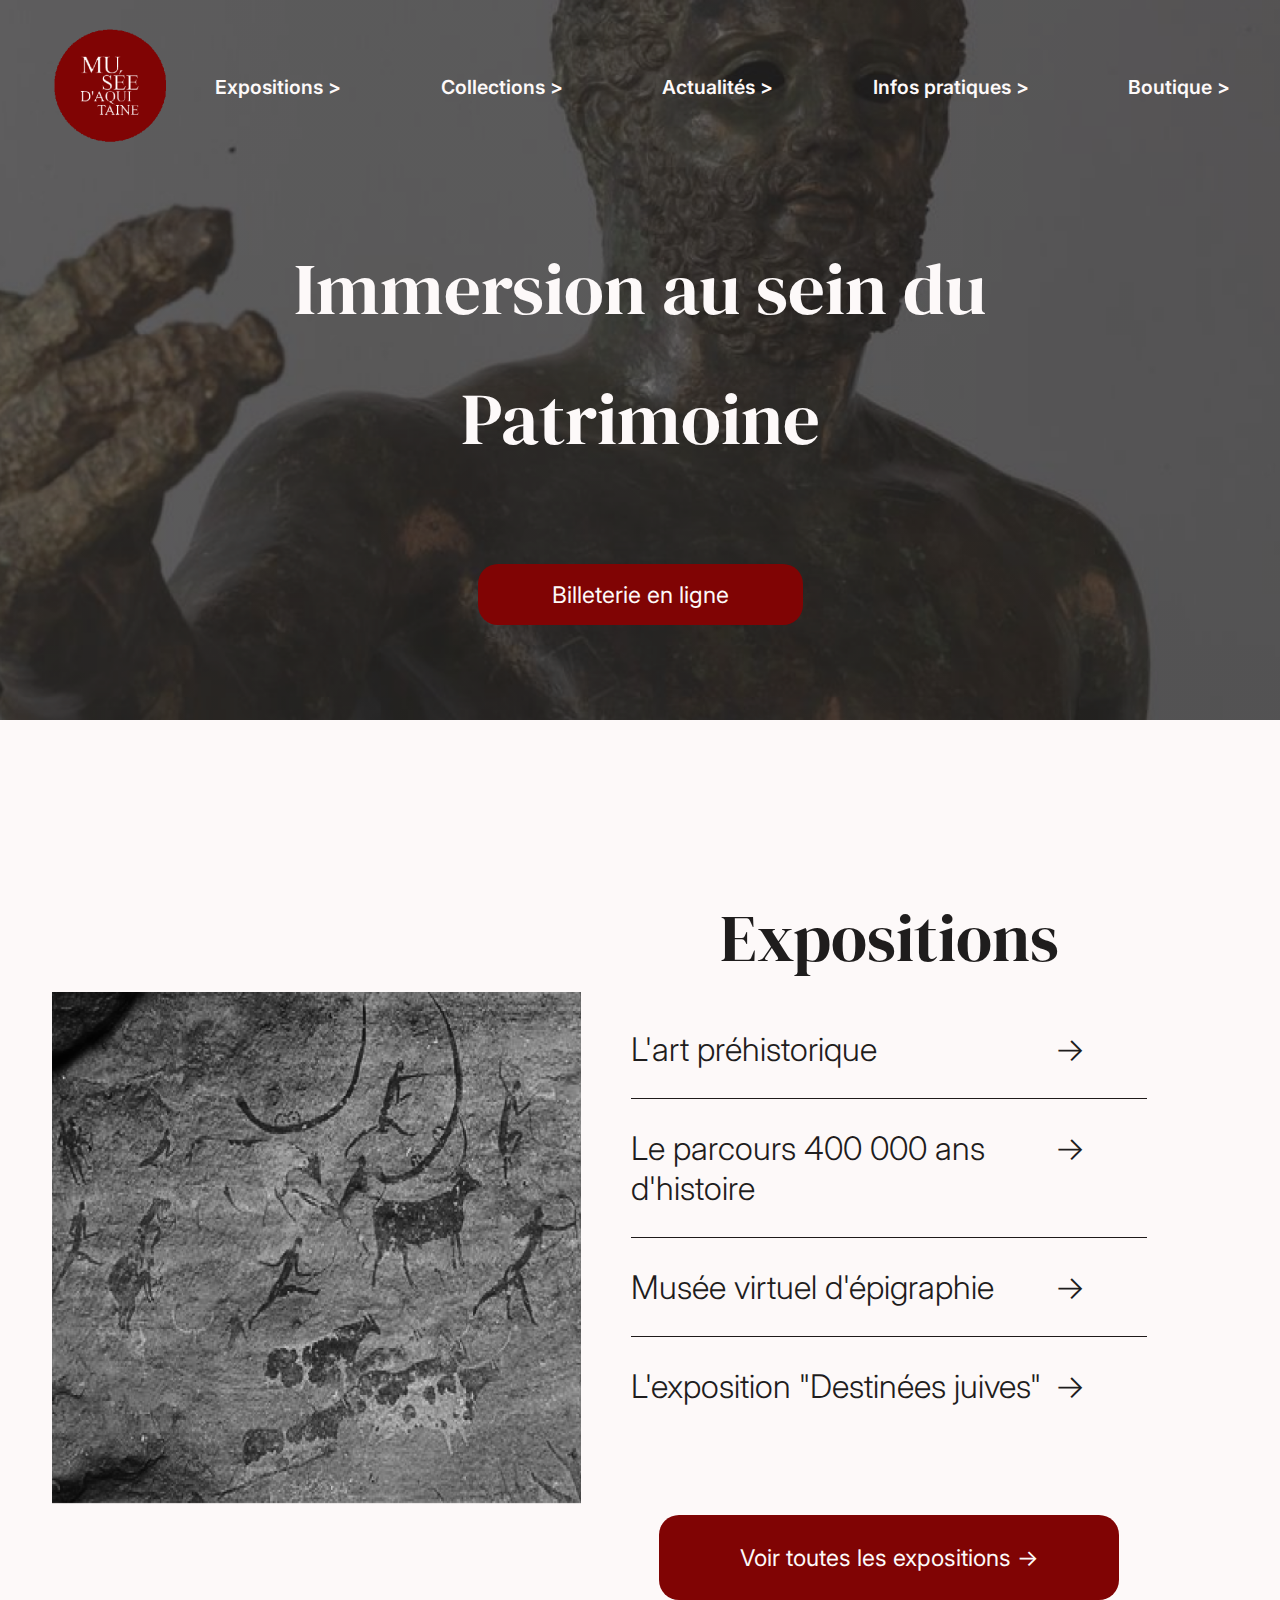
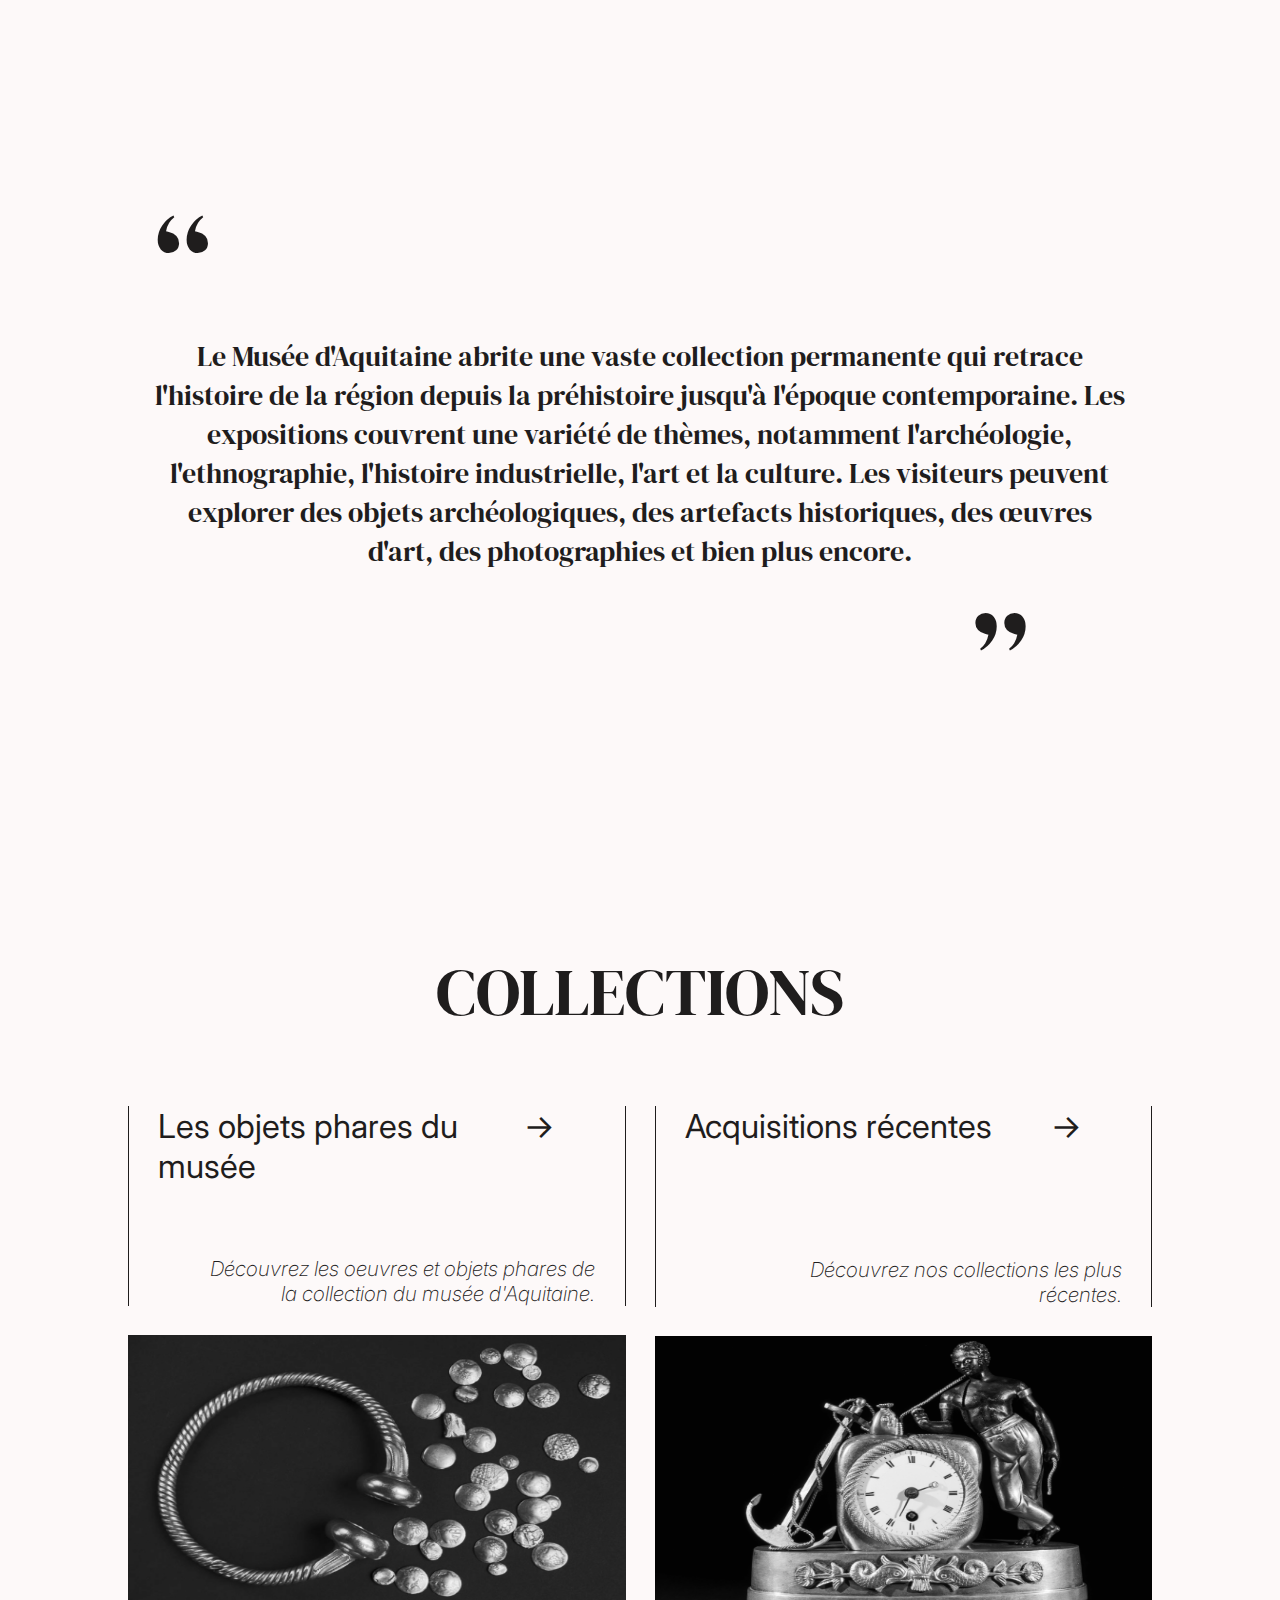
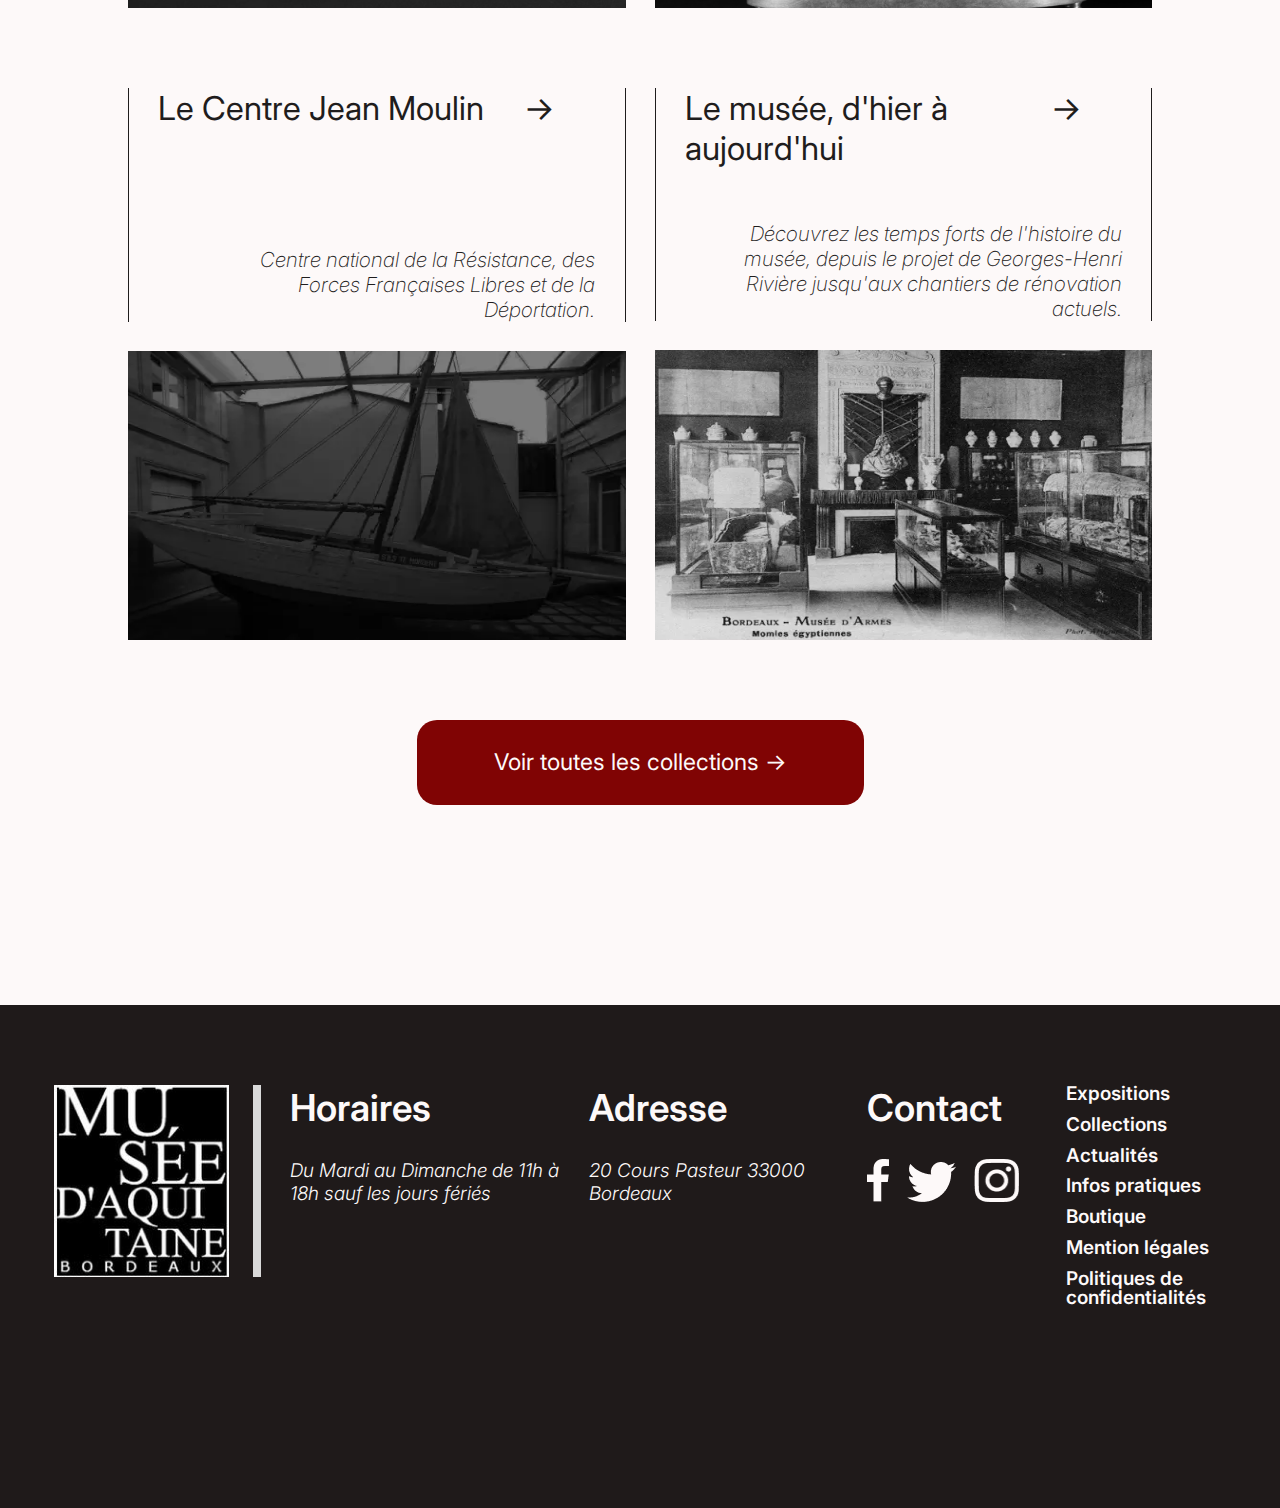
==== commit 318f7010: "TEXT CORRECTION + FOOTER AND IMG COLLEC RESPONSIVE" ====
--- a/index.html
+++ b/index.html
@@ -11,7 +11,7 @@
     <link rel="shortcut icon" href="./médias/logo-musee-aquitaine-bdx-1.webp" />
     <link rel="stylesheet" href="./assets/css/reset.css" />
     <link rel="stylesheet" href="./assets/css/index.css" />
-    <link rel="stylesheet" href="./assets/css/media-queries.css" />
+    <link rel="stylesheet" href="./assets/css/medias-queries/index.css" />
   </head>
   <body>
     <header id="header">
@@ -68,7 +68,8 @@
       <section class="exposition container">
         <img
           src="./médias/index/peinture rupestre préhistorique.webp"
-          alt="peinture rupestre préhistorique" class="img-expo"
+          alt="peinture rupestre préhistorique"
+          class="img-expo"
           loading="lazy"
         />
         <div class="list-expo">
@@ -109,7 +110,7 @@
           </ul>
           <div class="button-expo">
             <a href="#" class="link-expo">
-              <button>Voir toutes les expotisions <span>→</span></button>
+              <button>Voir toutes les expositions <span>→</span></button>
             </a>
           </div>
         </div>
@@ -145,7 +146,9 @@
               </div>
               <div class="img-collection">
                 <img
-                  alt="le trésor Gaulois de tayac"  loading="lazy" id="img-collec1"
+                  alt="le trésor Gaulois de tayac"
+                  loading="lazy"
+                  id="img-collec1"
                 />
               </div>
             </a>
@@ -160,7 +163,9 @@
               </div>
               <div class="img-collection">
                 <img
-                  alt="le pendule au matelot"  loading="lazy" id="img-collec2"
+                  alt="le pendule au matelot"
+                  loading="lazy"
+                  id="img-collec2"
                 />
               </div>
             </a>
@@ -180,7 +185,9 @@
               </div>
               <div class="img-collection">
                 <img
-                  alt="le bateau 's'ils te mordent"  loading="lazy" id="img-collec3"
+                  alt="le bateau 's'ils te mordent"
+                  loading="lazy"
+                  id="img-collec3"
                 />
               </div>
             </a>
@@ -199,7 +206,9 @@
               </div>
               <div class="img-collection">
                 <img
-                  alt="le musée d'armes et d'objets anciens"  loading="lazy" id="img-collec4"
+                  alt="le musée d'armes et d'objets anciens"
+                  loading="lazy"
+                  id="img-collec4"
                 />
               </div>
             </a>
@@ -214,9 +223,7 @@
     <footer>
       <div class="logo-footer">
         <a href="./index.html">
-          <img
-            alt="musée logo d'Aquitaine 2" id="logo-footer"
-          />
+          <img alt="musée logo d'Aquitaine 2" id="logo-footer" />
         </a>
       </div>
       <article class="planning">
--- a/assets/css/index.css
+++ b/assets/css/index.css
@@ -96,13 +96,15 @@
   left: 0;
   width: 100%;
   height: 100%;
+  max-height: 720px;
   z-index: -1;
   background: linear-gradient(
       0deg,
       rgba(0, 0, 0, 0.2) 0%,
       rgba(0, 0, 0, 0.2) 100%
     ),
-    url("/médias/index/photo-statue-image-header-accueil.webp"), rgb(0, 0, 0,0.75) 50%;
+    url("/médias/index/photo-statue-image-header-accueil.webp"),
+    rgb(0, 0, 0, 0.75) 50%;
   background-repeat: no-repeat;
   background-size: cover;
   background-position: center;
@@ -388,9 +390,6 @@
 footer article {
   max-width: 270px;
 }
-.adress {
-  max-width: 220px;
-}
 
 footer h3 {
   font-size: calc(14px + 1.8vw);
--- a/assets/css/medias-queries/index.css
+++ b/assets/css/medias-queries/index.css
@@ -0,0 +1,289 @@
+/* *************************************MEDIA QUERIES********************************************* */
+
+@media screen and (min-width: 1800px) {
+  button {
+    font-size: 32px;
+  }
+  h1 {
+    font-size: 98px;
+  }
+  .exposition h2 {
+    font-size: 72px;
+  }
+  .exposition a {
+    font-size: 38px;
+  }
+  .collection h2 {
+    font-size: 72px;
+  }
+  .head-collection {
+    font-size: 38px;
+  }
+  .meta {
+    font-size: 24px;
+  }
+  footer h3 {
+    font-size: 44.5px;
+  }
+  footer p {
+    font-size: 22px;
+  }
+  footer nav {
+    font-size: 22px;
+  }
+}
+
+@media screen and (max-width: 1200px) {
+  footer article {
+    max-width: 220px;
+  }
+}
+
+@media screen and (max-width: 995px) {
+  .button-expo {
+    height: 65px;
+    width: 400px;
+  }
+  footer {
+    column-gap: unset;
+    padding: 80px 2.1% 80px;
+    display: grid;
+    grid-template-columns: 1fr 1fr;
+    grid-template-rows: 1fr 1fr;
+    grid-template-areas:
+      "ho ad"
+      "co na";
+    justify-items: center;
+  }
+
+  .logo-footer {
+    display: none;
+  }
+
+  .logo-footer img {
+    display: none;
+  }
+  footer article {
+    width: 180px;
+  }
+  .planning {
+    transform: translateY(25%);
+    grid-area: ho;
+  }
+  .adress {
+    transform: translateY(25%);
+    grid-area: ad;
+  }
+  .contact {
+    grid-area: co;
+  }
+
+  footer nav {
+    grid-area: na;
+  }
+  .contact a {
+    scale: 0.8;
+  }
+}
+
+@media screen and (max-width: 860px) {
+  header {
+    flex-direction: column-reverse;
+    height: 243px;
+    align-items: start;
+    margin: 29px auto 0;
+    width: 96%;
+  }
+  .navbar ul {
+    text-decoration: underline #fdf9f9;
+    flex-wrap: wrap;
+    column-gap: 16px;
+    row-gap: 16px;
+  }
+  .navbar span {
+    display: none;
+  }
+  h1 {
+    line-height: normal;
+    padding-top: 29px;
+  }
+  .button-expo {
+    width: 380px;
+  }
+}
+@media screen and (max-width: 700px) {
+  .exposition {
+    width: 100%;
+    margin: 0 auto 80px;
+  }
+
+  .exposition h2 {
+    padding-bottom: 80px;
+    margin-bottom: 0;
+  }
+
+  .img-expo {
+    display: none;
+  }
+
+  .list-expo {
+    width: 100%;
+  }
+
+  .list-expo ul {
+    width: 100%;
+  }
+
+  .exposition p {
+    margin-left: 5%;
+  }
+
+  .button-expo {
+    background-color: #1f1a1a;
+    width: 100%;
+    text-align: center;
+    padding: 40px 0;
+    margin: 0;
+  }
+
+  .exposition button {
+    width: 80%;
+  }
+
+  .collections1,
+  .collections2 {
+    width: 100%;
+    flex-direction: column;
+    row-gap: 80px;
+  }
+
+  .collection article {
+    width: 100%;
+    height: 552px;
+  }
+
+  .collection article a {
+    align-items: center;
+    row-gap: 29px;
+  }
+
+  .info-collection {
+    font-weight: 400;
+    border: unset;
+    height: 28%;
+    flex-direction: column;
+    width: 100vw;
+  }
+
+  .head-collection {
+    width: 96%;
+    font-family: "Dm Serif Display";
+    margin-left: -29px;
+    justify-content: space-evenly;
+  }
+
+  .meta {
+    font-size: 18px;
+  }
+
+  .img-collection {
+    width: 100vw;
+  }
+
+  .collection img {
+    width: 100%;
+    scale: unset;
+  }
+
+  .button-collec {
+    width: 55vw;
+    height: 72px;
+  }
+}
+
+@media screen and (max-width: 600px) {
+  .hero {
+    margin-bottom: 120px;
+  }
+
+  .hero::before {
+    background-image: url(/médias/index/photo-statue-image-header-accueil-mobile.webp);
+  }
+
+  .hero a {
+    width: 220px;
+    height: 48px;
+  }
+
+  .button-expo {
+    height: 54px;
+  }
+
+  .collection article {
+    height: 440px;
+  }
+
+  .info-collection {
+    height: 38%;
+  }
+
+  .button-collec {
+    width: 72vw;
+    height: 56px;
+  }
+
+  footer {
+    padding: 29px 2.1%;
+    grid-template-columns: 1fr 1fr;
+  }
+
+  .logo-footer {
+    width: 82px;
+    height: 90px;
+    border-right: 2px solid #d9d9d9;
+    transform: translateY(120%);
+  }
+
+  .logo-footer img {
+    width: 82px;
+    height: 90px;
+  }
+
+  footer article {
+    max-height: 160px;
+    max-width: 160px;
+  }
+
+  footer p {
+    margin-top: 14px;
+  }
+  .contact a {
+    scale: 0.6;
+    margin-right: 8px;
+    margin-top: 14px;
+  }
+}
+
+@media screen and (max-width: 425px) {
+  .head-collection {
+    margin-left: 8px;
+  }
+  .logo-footer {
+    width: 68px;
+    height: 75px;
+    transform: translateY(140%);
+  }
+
+  .logo-footer img {
+    width: 68px;
+    height: 75px;
+  }
+
+  footer article,
+  footer nav {
+    max-width: 140px;
+  }
+  .contact {
+    min-width: unset;
+  }
+}
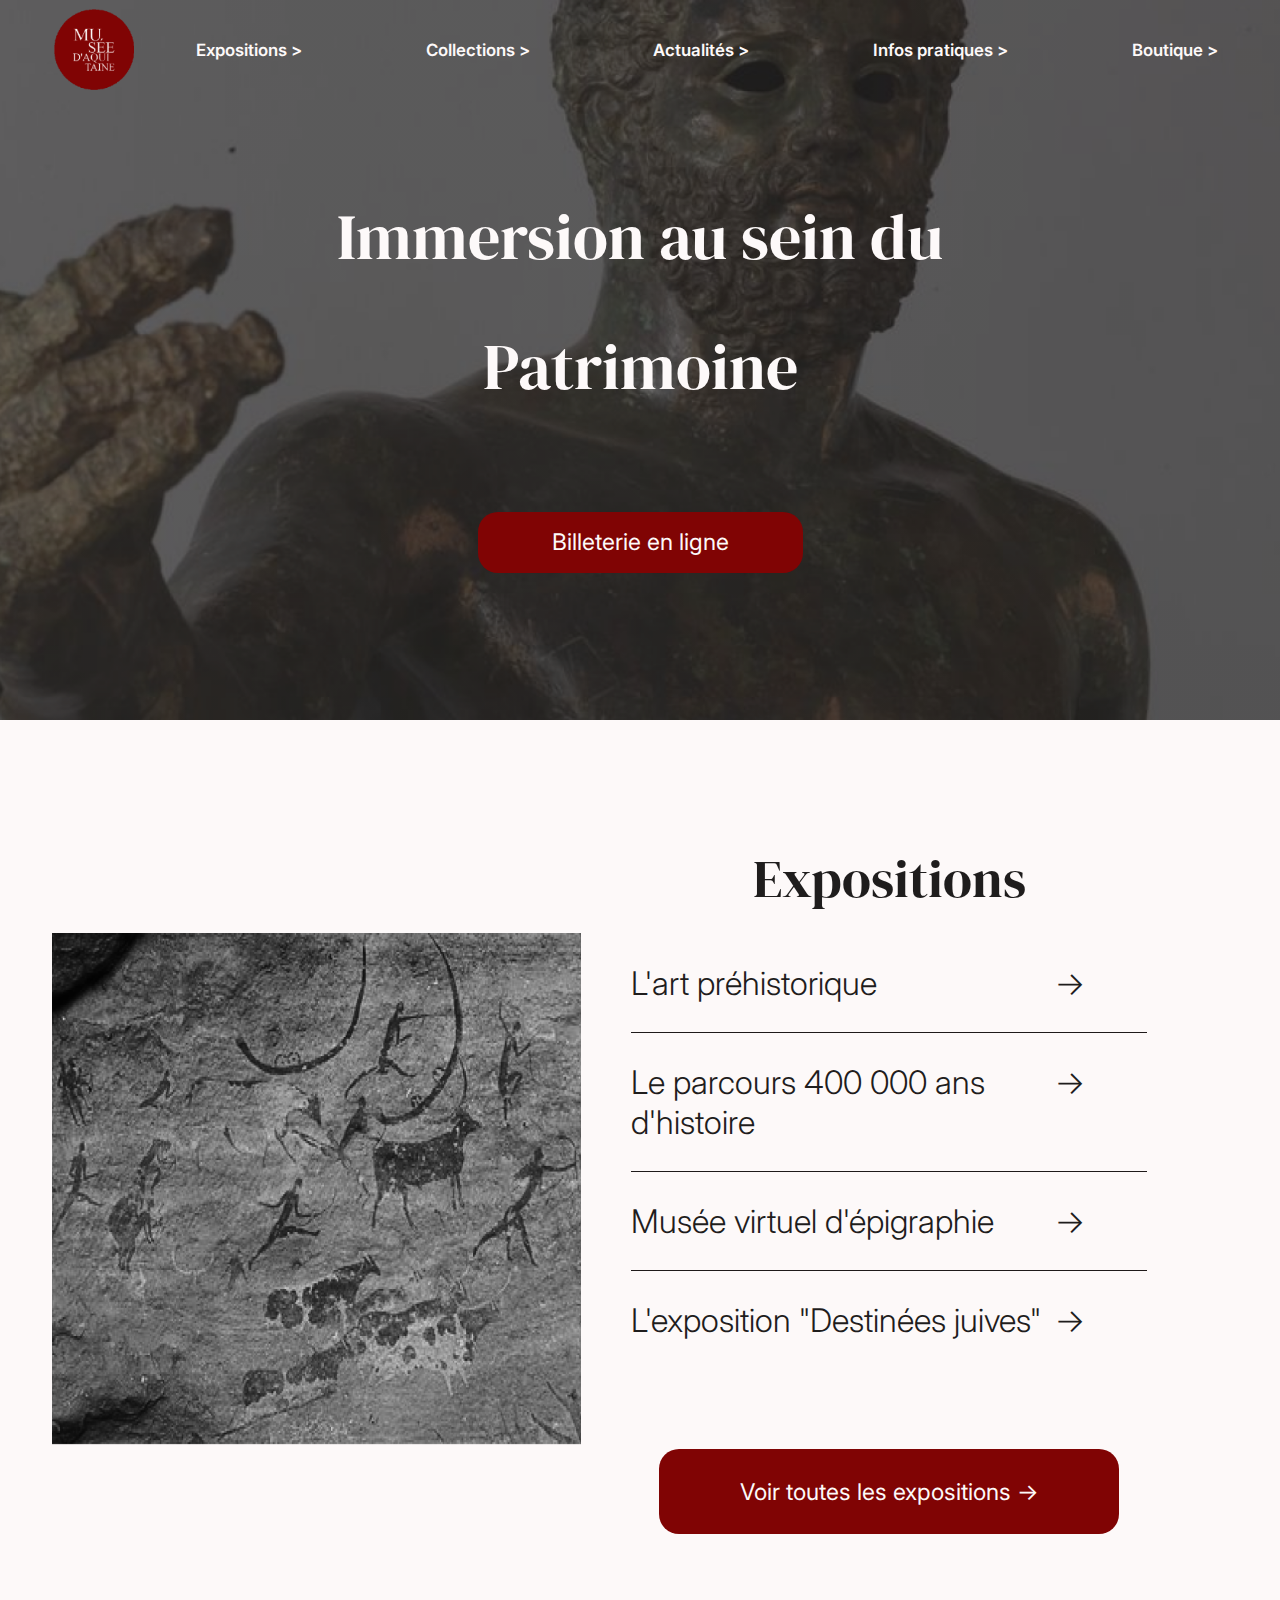
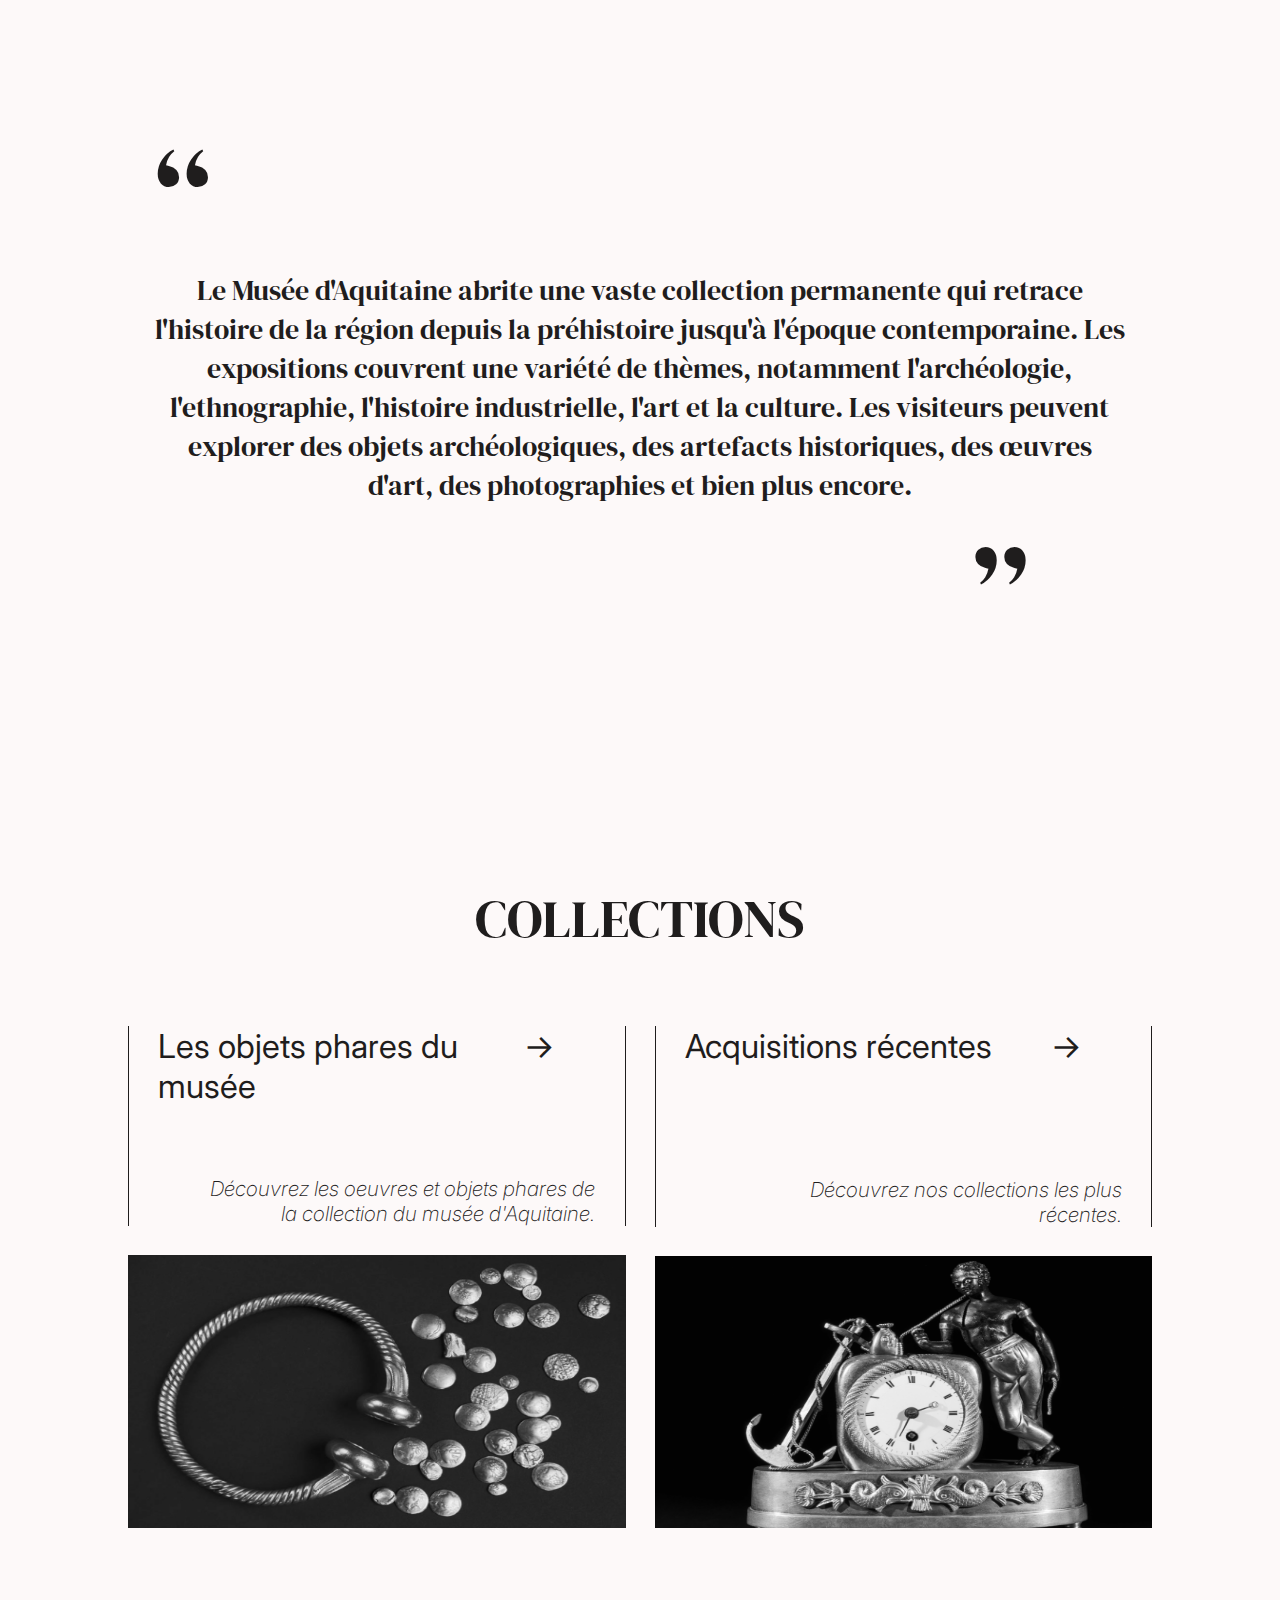
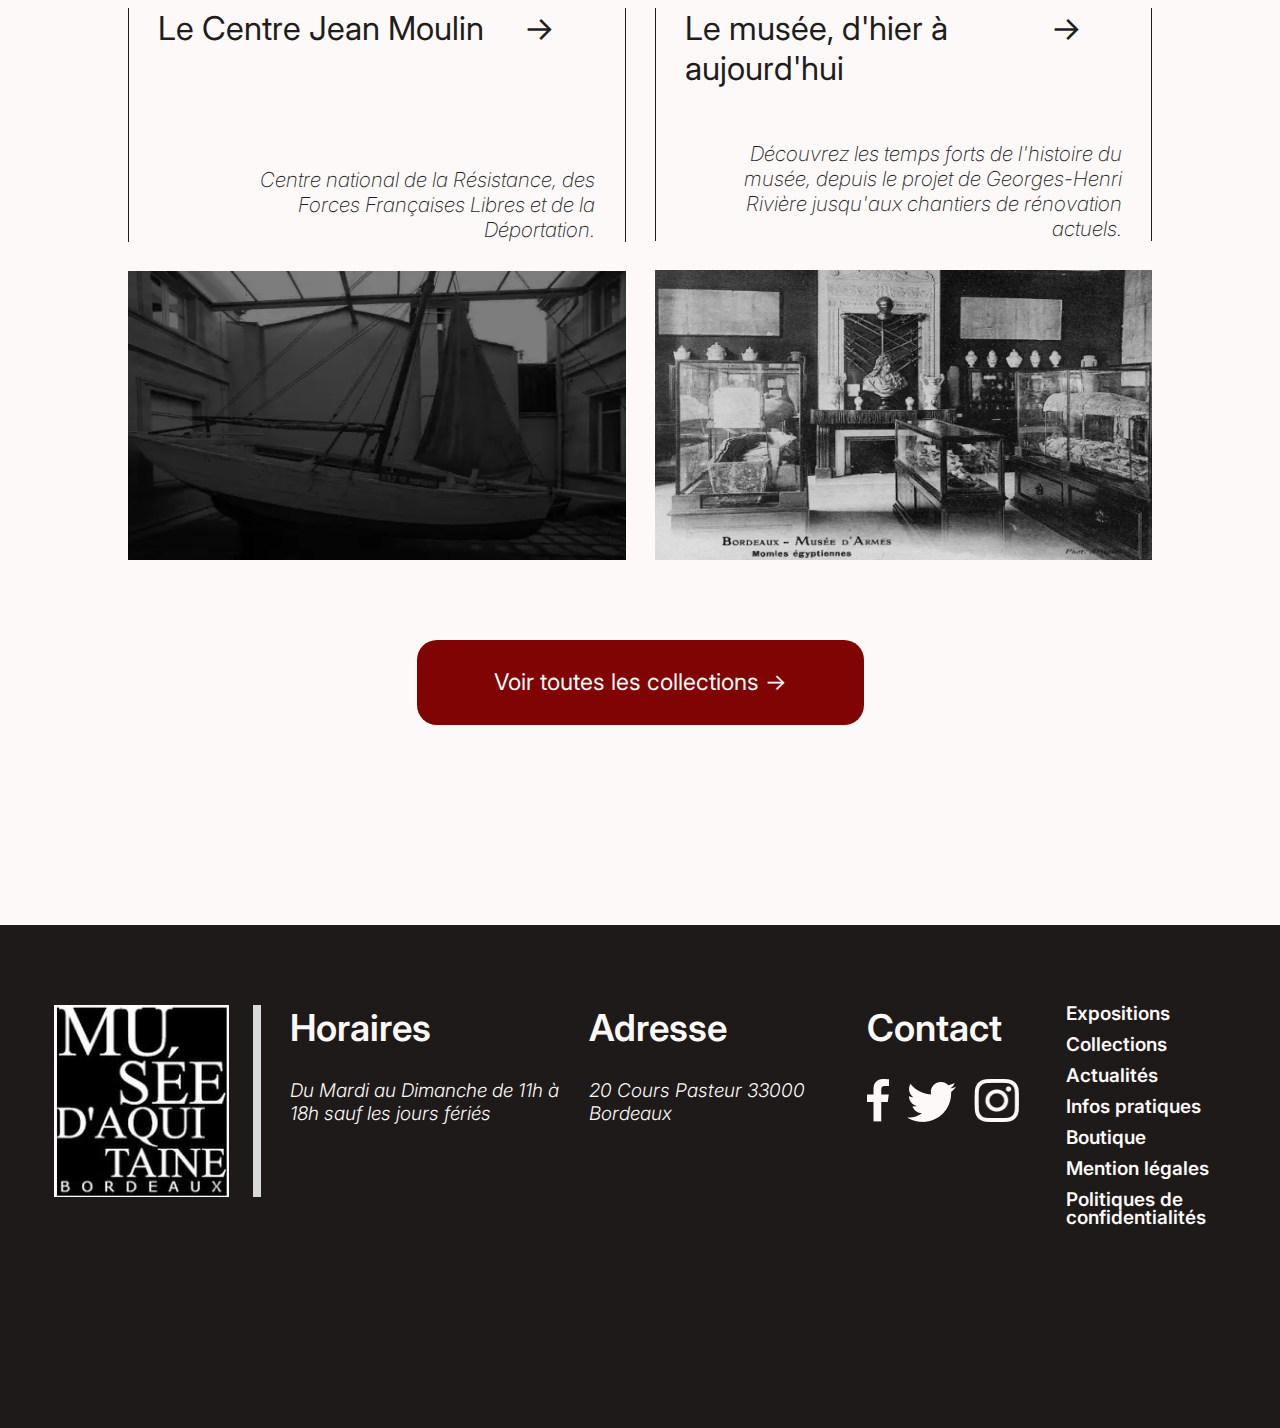
==== commit 192ebd90: "header font size + margin top + header img size" ====
--- a/index.html
+++ b/index.html
@@ -18,8 +18,8 @@
       <a href="#" class="logo-header">
         <img
           src="./médias/logo-musee-aquitaine-bdx-1.webp"
-          width="112"
-          height="113"
+          width="80"
+          height="80.7"
           alt="logo musée d'Aquitaine"
         />
       </a>
--- a/assets/css/index.css
+++ b/assets/css/index.css
@@ -50,7 +50,7 @@
 header {
   position: relative;
   margin-left: 4.2%;
-  margin-top: 29px;
+  margin-top: 9px;
   display: flex;
   justify-content: space-between;
   align-items: center;
@@ -67,7 +67,7 @@
 
 .link-nav {
   color: #fdf9f9;
-  font-size: calc(12px + 0.58vw);
+  font-size: calc(13px + 0.3vw);
   font-weight: 600;
   line-height: normal;
 }
@@ -113,12 +113,12 @@
 h1 {
   margin: 0 auto;
   text-align: center;
-  max-width: 80%;
+  max-width: 60%;
   font-family: "DM Serif Display", serif;
   color: #fdf9f9;
   padding-top: 80px;
   padding-bottom: 80px;
-  font-size: calc(35px + 3vw);
+  font-size: calc(32px + 2.5vw);
   line-height: 130px;
 }
 
@@ -161,13 +161,16 @@
   margin-bottom: 29px;
   color: #1f1d1d;
   font-family: "DM Serif Display", sans-serif;
-  font-size: calc(35px + 2.45vw);
+  font-size: calc(27px + 2vw);
 }
 
 .list-expo li {
   width: 100%;
+  border-bottom: 1px solid #1f1a1a;
+}
+
+.list-expo li a p {
   padding: 29px 0;
-  border-bottom: 1px solid #1f1a1a;
 }
 
 .list-expo .no-border {
@@ -179,7 +182,7 @@
   background-color: #1f1a1a;
   margin-left: -20px;
   padding-left: 20px;
-  padding-top: 31px;
+  padding-top: 2px;
   margin-top: -2px;
 }
 
@@ -249,7 +252,7 @@
 .collection h2 {
   text-align: center;
   font-family: "DM Serif Display", serif;
-  font-size: calc(35px + 2.45vw);
+  font-size: calc(27px + 2vw);
   margin-bottom: 80px;
 }
 
--- a/assets/css/medias-queries/index.css
+++ b/assets/css/medias-queries/index.css
@@ -1,37 +1,4 @@
 /* *************************************MEDIA QUERIES********************************************* */
-
-@media screen and (min-width: 1800px) {
-  button {
-    font-size: 32px;
-  }
-  h1 {
-    font-size: 98px;
-  }
-  .exposition h2 {
-    font-size: 72px;
-  }
-  .exposition a {
-    font-size: 38px;
-  }
-  .collection h2 {
-    font-size: 72px;
-  }
-  .head-collection {
-    font-size: 38px;
-  }
-  .meta {
-    font-size: 24px;
-  }
-  footer h3 {
-    font-size: 44.5px;
-  }
-  footer p {
-    font-size: 22px;
-  }
-  footer nav {
-    font-size: 22px;
-  }
-}
 
 @media screen and (max-width: 1200px) {
   footer article {
@@ -118,7 +85,8 @@
   }
 
   .exposition h2 {
-    padding-bottom: 80px;
+    padding-top: 80px;
+    padding-bottom: 29px;
     margin-bottom: 0;
   }
 
@@ -183,11 +151,11 @@
   }
 
   .meta {
-    font-size: 18px;
+    font-size: 14px;
   }
 
   .img-collection {
-    width: 100vw;
+    width: 101.9vw;
   }
 
   .collection img {
@@ -228,25 +196,13 @@
   }
 
   .button-collec {
-    width: 72vw;
+    width: 75vw;
     height: 56px;
   }
 
   footer {
     padding: 29px 2.1%;
     grid-template-columns: 1fr 1fr;
-  }
-
-  .logo-footer {
-    width: 82px;
-    height: 90px;
-    border-right: 2px solid #d9d9d9;
-    transform: translateY(120%);
-  }
-
-  .logo-footer img {
-    width: 82px;
-    height: 90px;
   }
 
   footer article {
@@ -265,24 +221,23 @@
 }
 
 @media screen and (max-width: 425px) {
+  .exposition button {
+    border-radius: 12px;
+  }
+
   .head-collection {
     margin-left: 8px;
   }
-  .logo-footer {
-    width: 68px;
-    height: 75px;
-    transform: translateY(140%);
-  }
-
-  .logo-footer img {
-    width: 68px;
-    height: 75px;
+
+  .button-collec button {
+    border-radius: 12px;
   }
 
   footer article,
   footer nav {
     max-width: 140px;
   }
+
   .contact {
     min-width: unset;
   }
